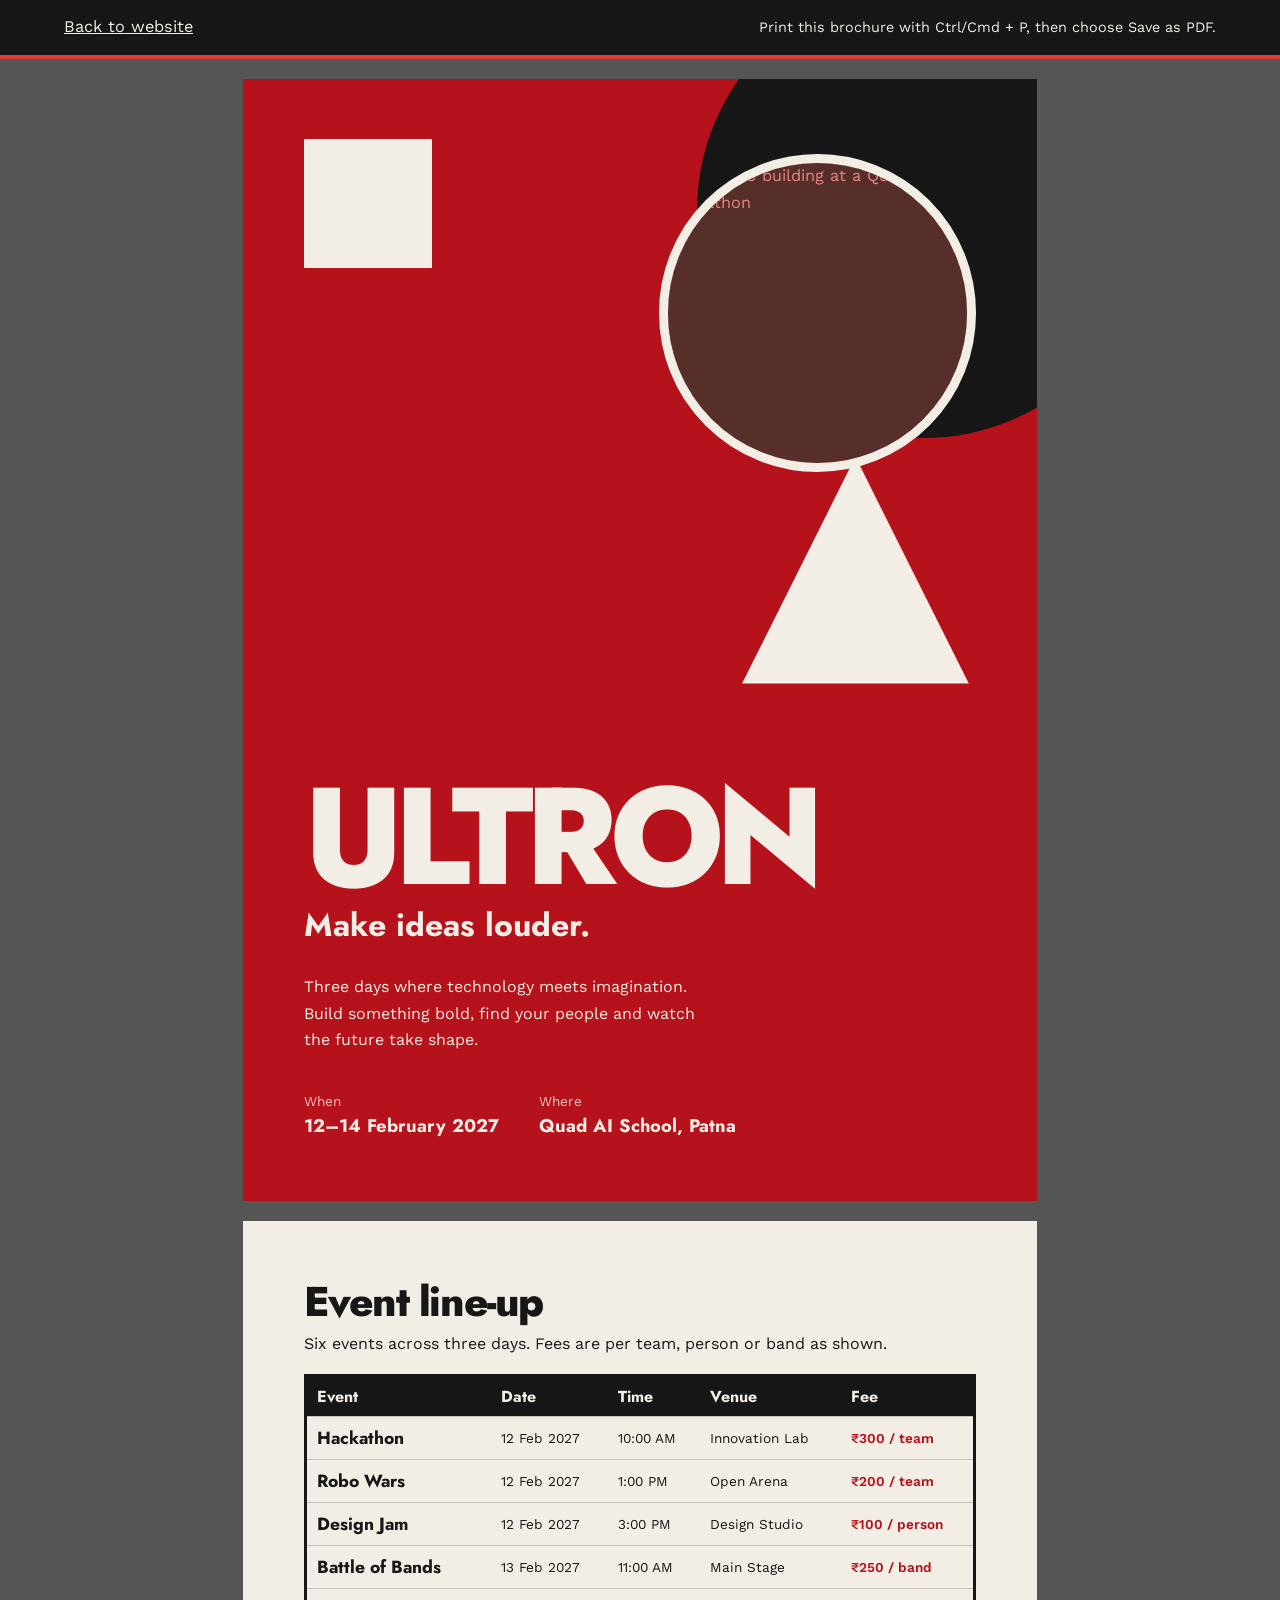
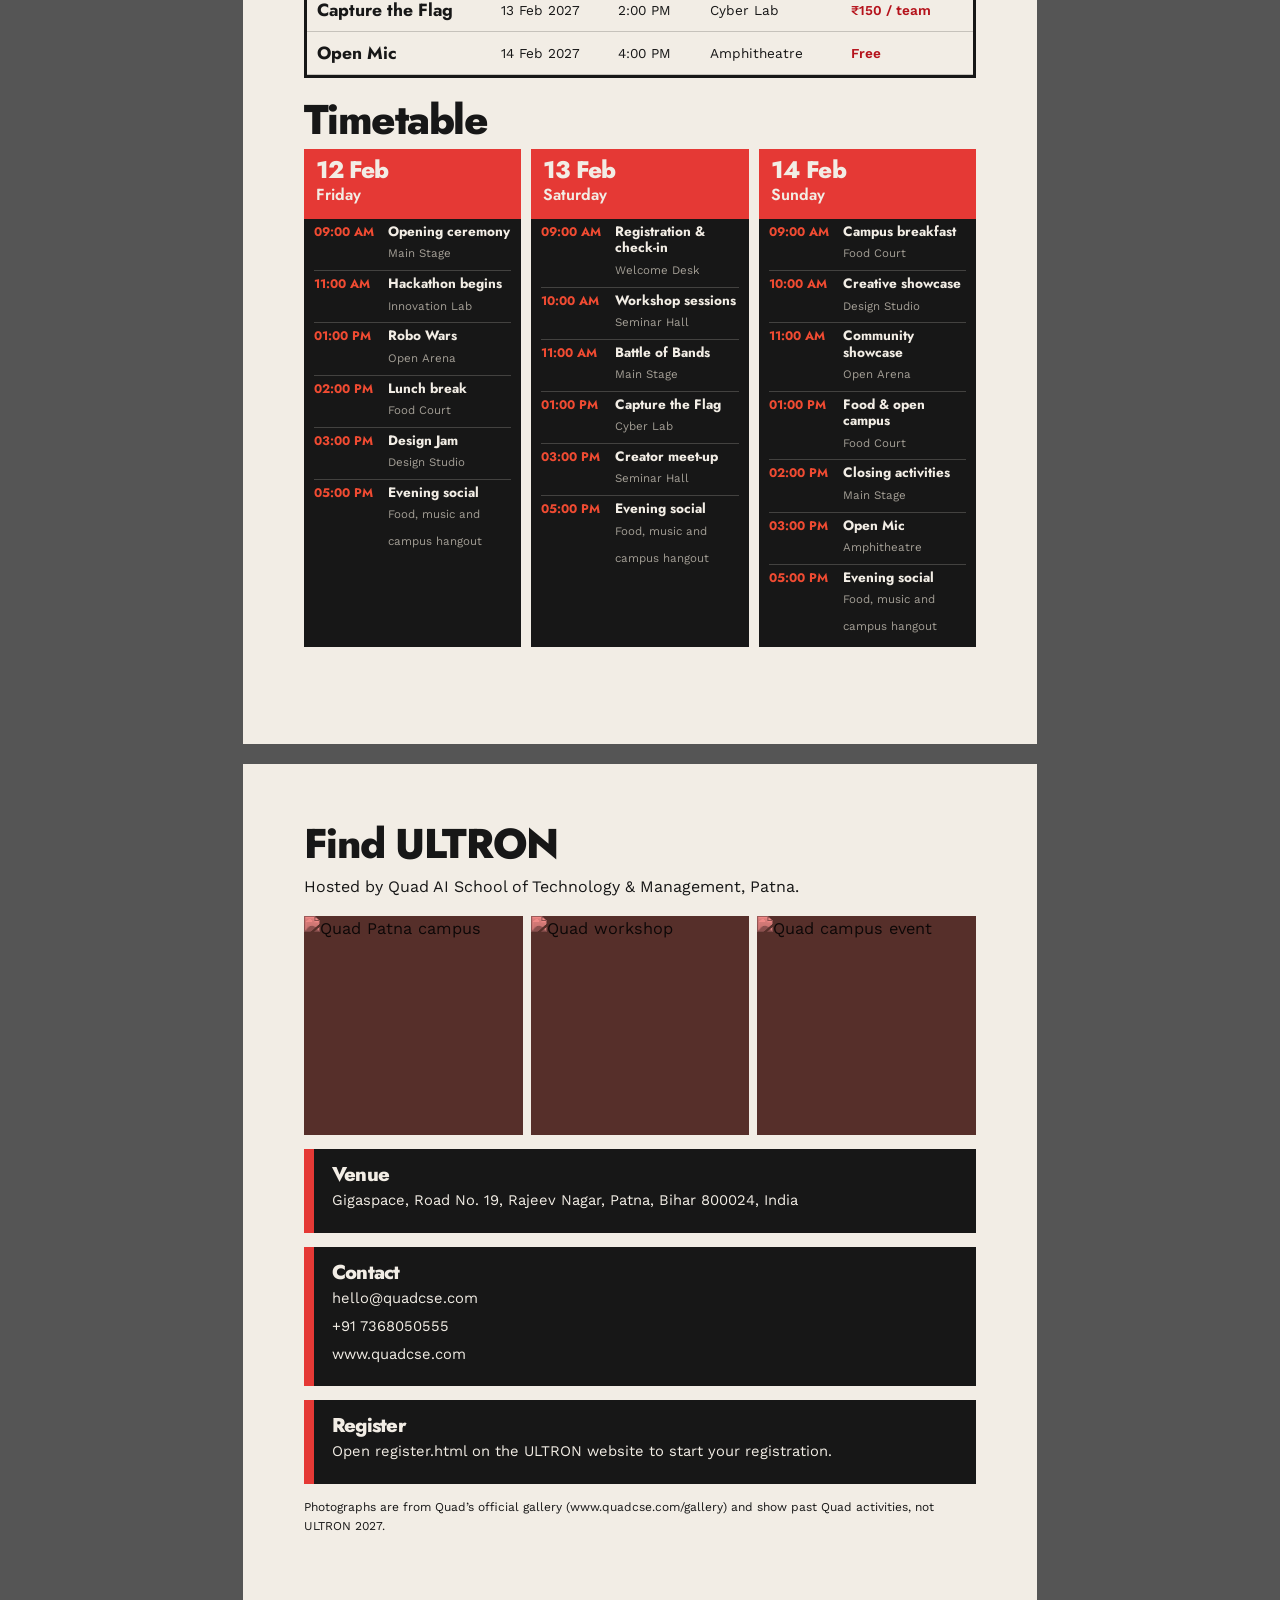
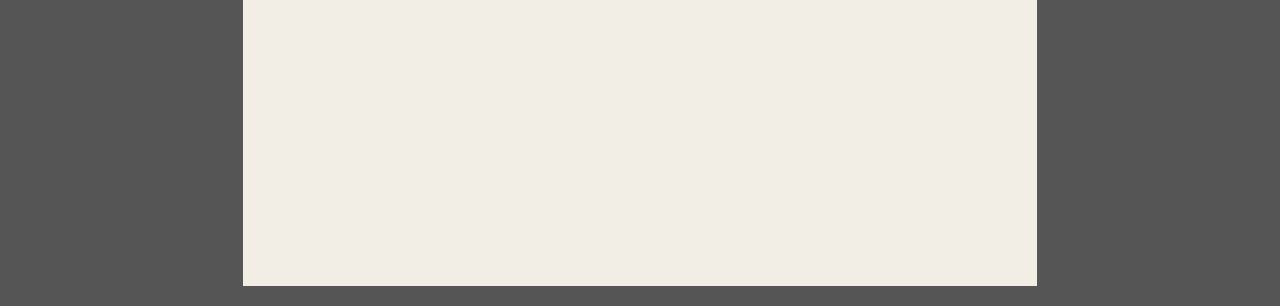
==== brochure.html @ fffca1d6 "Add files via upload" ====
<!DOCTYPE html>
<html lang="en"><head><meta charset="UTF-8"><meta name="viewport" content="width=device-width, initial-scale=1.0"><title>ULTRON 2027 | Brochure</title><meta name="description" content="Printable ULTRON 2027 brochure."><meta name="theme-color" content="#B5121B"><link rel="stylesheet" href="style.css"></head>
<body class="brochure"><div class="bar no-print"><a href="index.html">Back to website</a><span class="print-hint">Print this brochure with Ctrl/Cmd + P, then choose Save as PDF.</span></div>
<section class="sheet cover"><i class="sh c1" aria-hidden="true"></i><i class="sh sq" aria-hidden="true"></i><i class="sh tri" aria-hidden="true"></i><div class="ph "><img src="https://www.quadcse.com/gallery-photos/hackathons-img-40-640.webp" alt="Students building at a Quad hackathon"></div><h1>ULTRON</h1><p class="tag">Make ideas louder.</p><p class="lead" style="max-width:110mm">Three days where technology meets imagination. Build something bold, find your people and watch the future take shape.</p><div class="meta"><div><small>When</small><strong>12&ndash;14 February 2027</strong></div><div><small>Where</small><strong>Quad AI School, Patna</strong></div></div></section><section class="sheet"><h2>Event line-up</h2><p class="lead">Six events across three days. Fees are per team, person or band as shown.</p><div class="table-wrap"><table><thead><tr><th>Event</th><th>Date</th><th>Time</th><th>Venue</th><th>Fee</th></tr></thead><tbody><tr><td><strong>Hackathon</strong></td><td>12 Feb 2027</td><td>10:00 AM</td><td>Innovation Lab</td><td class="fee-c">₹300 / team</td></tr><tr><td><strong>Robo Wars</strong></td><td>12 Feb 2027</td><td>1:00 PM</td><td>Open Arena</td><td class="fee-c">₹200 / team</td></tr><tr><td><strong>Design Jam</strong></td><td>12 Feb 2027</td><td>3:00 PM</td><td>Design Studio</td><td class="fee-c">₹100 / person</td></tr><tr><td><strong>Battle of Bands</strong></td><td>13 Feb 2027</td><td>11:00 AM</td><td>Main Stage</td><td class="fee-c">₹250 / band</td></tr><tr><td><strong>Capture the Flag</strong></td><td>13 Feb 2027</td><td>2:00 PM</td><td>Cyber Lab</td><td class="fee-c">₹150 / team</td></tr><tr><td><strong>Open Mic</strong></td><td>14 Feb 2027</td><td>4:00 PM</td><td>Amphitheatre</td><td class="fee-c">Free</td></tr></tbody></table></div><h2 style="margin-top:22px">Timetable</h2><div class="bro-days"><section class="day" aria-label="12 Feb"><header><h3>12 Feb</h3><span>Friday</span></header><ol><li><time>09:00 AM</time><div><b>Opening ceremony</b><small>Main Stage</small></div></li><li><time>11:00 AM</time><div><b>Hackathon begins</b><small>Innovation Lab</small></div></li><li><time>01:00 PM</time><div><b>Robo Wars</b><small>Open Arena</small></div></li><li><time>02:00 PM</time><div><b>Lunch break</b><small>Food Court</small></div></li><li><time>03:00 PM</time><div><b>Design Jam</b><small>Design Studio</small></div></li><li><time>05:00 PM</time><div><b>Evening social</b><small>Food, music and campus hangout</small></div></li></ol></section><section class="day" aria-label="13 Feb"><header><h3>13 Feb</h3><span>Saturday</span></header><ol><li><time>09:00 AM</time><div><b>Registration &amp; check-in</b><small>Welcome Desk</small></div></li><li><time>10:00 AM</time><div><b>Workshop sessions</b><small>Seminar Hall</small></div></li><li><time>11:00 AM</time><div><b>Battle of Bands</b><small>Main Stage</small></div></li><li><time>01:00 PM</time><div><b>Capture the Flag</b><small>Cyber Lab</small></div></li><li><time>03:00 PM</time><div><b>Creator meet-up</b><small>Seminar Hall</small></div></li><li><time>05:00 PM</time><div><b>Evening social</b><small>Food, music and campus hangout</small></div></li></ol></section><section class="day" aria-label="14 Feb"><header><h3>14 Feb</h3><span>Sunday</span></header><ol><li><time>09:00 AM</time><div><b>Campus breakfast</b><small>Food Court</small></div></li><li><time>10:00 AM</time><div><b>Creative showcase</b><small>Design Studio</small></div></li><li><time>11:00 AM</time><div><b>Community showcase</b><small>Open Arena</small></div></li><li><time>01:00 PM</time><div><b>Food &amp; open campus</b><small>Food Court</small></div></li><li><time>02:00 PM</time><div><b>Closing activities</b><small>Main Stage</small></div></li><li><time>03:00 PM</time><div><b>Open Mic</b><small>Amphitheatre</small></div></li><li><time>05:00 PM</time><div><b>Evening social</b><small>Food, music and campus hangout</small></div></li></ol></section></div></section><section class="sheet"><h2>Find ULTRON</h2><p class="lead">Hosted by Quad AI School of Technology &amp; Management, Patna.</p><div class="bro-ph"><div class="ph "><img src="https://www.quadcse.com/gallery-photos/patna-campus-6-640.webp" alt="Quad Patna campus" loading="lazy"></div><div class="ph "><img src="https://www.quadcse.com/gallery-photos/workshops-workshop-4-640.webp" alt="Quad workshop" loading="lazy"></div><div class="ph "><img src="https://www.quadcse.com/gallery-photos/events-2026-30-640.webp" alt="Quad campus event" loading="lazy"></div></div><div class="band"><h3>Venue</h3><p>Gigaspace, Road No. 19, Rajeev Nagar, Patna, Bihar 800024, India</p></div><div class="band"><h3>Contact</h3><p>hello@quadcse.com</p><p>+91 7368050555</p><p>www.quadcse.com</p></div><div class="band"><h3>Register</h3><p>Open register.html on the ULTRON website to start your registration.</p></div><p style="font-size:.75rem;margin-top:14px">Photographs are from Quad&rsquo;s official gallery (www.quadcse.com/gallery) and show past Quad activities, not ULTRON 2027.</p></section>
</body></html>
---- style.css ----
/* ULTRON 2027 — Bauhaus-inspired red identity.
   Bauhaus ITC is a commercial font, so Jost (open-licence, Futura-style geometric) is used instead. */
@import url('https://fonts.googleapis.com/css2?family=Jost:wght@400;500;600;700;800&family=Work+Sans:wght@400;500;600&display=swap');
:root{--crimson:#B5121B;--red:#E53935;--verm:#F04B32;--char:#171717;--cream:#F2EDE5;--grey:#a39e95;--grey-d:#5c574f;--line:rgba(242,237,229,.2);--line-d:rgba(23,23,23,.2);
--display:'Jost','Futura','Century Gothic','Trebuchet MS',sans-serif;--body:'Work Sans','Segoe UI',Arial,sans-serif}
*{box-sizing:border-box}html{scroll-behavior:smooth}
body{margin:0;background:var(--char);color:var(--cream);font:400 1.02rem/1.65 var(--body)}
a{color:inherit}img{max-width:100%;display:block}h1,h2,h3,p{margin-top:0}
h1,h2,h3{font-family:var(--display);line-height:.95;letter-spacing:-.035em;font-weight:800}
:focus-visible{outline:3px solid var(--verm);outline-offset:3px}
.skip{position:absolute;left:-999px}.skip:focus{left:10px;top:10px;background:var(--cream);color:var(--char);padding:8px 12px;z-index:99}
/* header */
.site-header{position:sticky;top:0;z-index:50;background:var(--char);border-bottom:4px solid var(--red);display:flex;align-items:center;justify-content:space-between;padding:12px 5%}
.logo{display:flex;align-items:center;gap:10px;font:800 1.5rem var(--display);letter-spacing:-.03em;text-decoration:none}
.mark{width:26px;height:26px;position:relative;display:inline-block}.mark:before{content:"";position:absolute;inset:0;background:var(--red);border-radius:50%}.mark:after{content:"";position:absolute;left:11px;top:11px;width:15px;height:15px;background:var(--cream)}
.nav{display:flex;gap:6px;align-items:center}.nav a{font:600 .95rem var(--display);padding:8px 14px;text-decoration:none;border-bottom:3px solid transparent}
.nav a:hover,.nav a[aria-current]{border-color:var(--red)}.nav .nav-cta{background:var(--red);margin-left:10px;border:0;padding:10px 18px}.nav .nav-cta:hover{background:var(--verm)}
.menu-toggle{display:none;background:none;border:2px solid var(--cream);color:var(--cream);font:700 .9rem var(--display);padding:7px 14px;cursor:pointer}
/* buttons */
.btn{display:inline-block;background:var(--red);color:#fff;font:700 1.05rem var(--display);padding:15px 28px;text-decoration:none;border:2px solid var(--red);cursor:pointer;transition:background .2s,color .2s,transform .2s}
.btn:hover{background:var(--cream);color:var(--char);border-color:var(--cream);transform:translateY(-2px)}
.btn.ghost{background:transparent;border-color:currentColor;color:inherit}.btn.ghost:hover{background:var(--cream);color:var(--char)}
.btn.dark{background:var(--char);border-color:var(--char)}.btn.dark:hover{background:transparent;color:var(--char)}
/* sections */
.sec{padding:100px 7%;position:relative;overflow:hidden}.s-cream{background:var(--cream);color:var(--char)}.s-red{background:var(--crimson)}.s-char{background:var(--char)}
.sec>*{position:relative}.sec h2{font-size:clamp(2.6rem,6vw,5.2rem);margin-bottom:22px}
.lead{max-width:60ch;font-size:1.12rem}.s-cream .muted{color:var(--grey-d)}.muted{color:var(--grey)}
.label{font:700 1rem var(--display);color:var(--red);margin-bottom:14px;display:flex;align-items:center;gap:12px}.label:before{content:"";width:14px;height:14px;background:currentColor;border-radius:50%}
.s-red .label{color:var(--cream)}
.split{display:grid;grid-template-columns:1fr 1fr;gap:7%;align-items:center}
/* shapes */
.sh{position:absolute;display:block;pointer-events:none;transition:translate .25s ease-out}
.c1{background:var(--crimson);border-radius:50%}.sq{background:var(--cream)}.tri{background:var(--verm);clip-path:polygon(50% 0,100% 100%,0 100%)}.half{background:var(--red);border-radius:999px 999px 0 0}.ring{border:14px solid var(--cream);border-radius:50%}
/* hero */
.hero{display:grid;grid-template-columns:1.15fr .85fr;min-height:calc(100vh - 70px);overflow:hidden;position:relative}
.hero-copy{padding:70px 4% 60px 7%;display:flex;flex-direction:column;justify-content:center;position:relative;z-index:2}
.hero h1{font-size:clamp(4.6rem,15.5vw,14rem);letter-spacing:-.06em;margin:0 0 14px;line-height:.82}
.hero h1 span{color:var(--red)}
.tag{font:700 clamp(1.3rem,2.6vw,2rem) var(--display);margin-bottom:26px}
.meta{display:flex;flex-wrap:wrap;gap:12px 40px;margin:8px 0 30px}.meta small{display:block;color:var(--grey);font-size:.85rem}.meta strong{font:700 1.15rem var(--display)}
.cta-row{display:flex;gap:14px;flex-wrap:wrap;align-items:center}.count{font:700 1.05rem var(--display);border-left:4px solid var(--red);padding-left:14px}
.hero-art{position:relative;background:var(--crimson);min-height:560px}
.hero-photo{position:absolute;margin:0;right:9%;top:12%;width:74%;aspect-ratio:1;border-radius:50%;overflow:hidden;border:8px solid var(--cream);background:var(--char);translate:0 0;transition:translate .25s ease-out}
.hero-photo img{width:100%;height:100%;object-fit:cover}
.hero-art .c1{background:var(--char);width:38%;aspect-ratio:1;left:-6%;bottom:6%}.hero-art .sq{width:17%;aspect-ratio:1;left:12%;top:8%}.hero-art .tri{width:26%;aspect-ratio:1;right:4%;bottom:5%}.hero-art .half{width:24%;height:12%;left:30%;bottom:0;background:var(--cream)}.hero-art .ring{width:15%;aspect-ratio:1;right:4%;top:4%;border-width:10px;border-color:var(--char)}
.ticker{background:var(--cream);color:var(--char);overflow:hidden;white-space:nowrap;border-block:4px solid var(--char)}
.ticker div{display:inline-block;padding:14px 0;font:800 1.4rem var(--display);animation:tick 28s linear infinite}.ticker span{padding:0 28px}.ticker b{color:var(--red)}
@keyframes tick{to{transform:translateX(-50%)}}
/* photo helpers: duotone that turns to colour on hover */
.ph{position:relative;overflow:hidden;background:var(--grey-d);aspect-ratio:4/3}.ph img{width:100%;height:100%;object-fit:cover;filter:grayscale(1) contrast(1.1);transition:filter .4s,transform .5s}
.ph:after{content:"";position:absolute;inset:0;background:var(--red);mix-blend-mode:multiply;opacity:.6;transition:opacity .4s;pointer-events:none}
.ph:hover:after{opacity:0}.ph:hover img{filter:none;transform:scale(1.04)}
/* intro */
.intro .ph{aspect-ratio:1;border-radius:50% 50% 0 50%}.stats{display:grid;grid-template-columns:repeat(3,1fr);gap:0;margin-top:34px;border-top:4px solid var(--char)}
.stats div{padding:16px 14px 0 0}.stats b{display:block;font:800 3.6rem/1 var(--display);color:var(--crimson);letter-spacing:-.05em}.stats span{font-size:.95rem}
/* event cards */
.grid3{display:grid;grid-template-columns:repeat(3,1fr);gap:22px}
.card{background:var(--char);color:var(--cream);display:flex;flex-direction:column;text-decoration:none;transition:transform .25s}.card:hover{transform:translateY(-6px)}
.card .body{padding:22px 24px 26px;border-bottom:6px solid var(--red);flex:1}.card:nth-child(3n+2) .body{border-color:var(--verm)}.card:nth-child(3n) .body{border-color:var(--crimson)}
.card h3{font-size:2.1rem;margin:6px 0 10px}.card p{color:#cfc9bf;font-size:.95rem;margin-bottom:12px}.when{font:600 .95rem var(--display);color:var(--verm)}
.chips{display:flex;flex-wrap:wrap;gap:8px;margin-top:6px}.chips span{border:1.5px solid var(--line);padding:3px 11px;font:600 .85rem var(--display)}.chips .fee{background:var(--cream);color:var(--char);border-color:var(--cream)}
.credit{font-size:.8rem;margin-top:26px}
/* highlights */
.hl{display:grid;grid-template-columns:repeat(4,1fr);gap:0}.hl>div{padding:0}.hl .ph{aspect-ratio:3/4}.hl h3{font-size:1.7rem;margin:16px 0 6px}.hl p{font-size:.93rem;margin:0 18px 0 0}
.hl>div:nth-child(even){margin-top:50px}
/* video */
.vid-wrap{display:grid;grid-template-columns:1.1fr .9fr;gap:7%;align-items:center}
.vid{position:relative;aspect-ratio:9/16;width:min(100%,340px);margin:0 auto;background:#000;border:8px solid var(--cream);box-shadow:18px 18px 0 var(--char)}.vid iframe{position:absolute;inset:0;width:100%;height:100%;border:0}
/* gallery */
.gal{display:grid;grid-template-columns:repeat(4,1fr);grid-auto-rows:190px;gap:12px}.gal .ph{aspect-ratio:auto;height:100%}.gal .w2{grid-column:span 2}.gal .t2{grid-row:span 2}
/* info band */
.info{display:grid;grid-template-columns:1.3fr 1fr;gap:7%;align-items:center}.info address{font-style:normal;margin:14px 0 22px;font-size:1.1rem}.info a.l{text-underline-offset:4px}
/* page hero */
.page-hero{display:grid;grid-template-columns:1.2fr .8fr;min-height:380px;border-bottom:4px solid var(--red)}.page-hero>div:first-child{padding:70px 4% 60px 7%;display:flex;flex-direction:column;justify-content:flex-end}
.page-hero h1{font-size:clamp(3.2rem,9vw,8rem);letter-spacing:-.055em;margin:0}.page-hero h1 span{color:var(--red)}.page-hero .ph{aspect-ratio:auto;height:100%;min-height:260px}
.page-hero .art{position:relative;background:var(--crimson);overflow:hidden}.page-hero .art .ph{position:absolute;inset:0;mix-blend-mode:normal}
/* tables */
.table-wrap{overflow-x:auto;border:3px solid var(--char)}table{width:100%;border-collapse:collapse;min-width:680px}
th,td{text-align:left;padding:15px 18px;border-bottom:1px solid var(--line-d)}th{background:var(--char);color:var(--cream);font:700 1rem var(--display)}td strong{font:700 1.1rem var(--display)}.fee-c{font-weight:600;color:var(--crimson);white-space:nowrap}
tbody tr:hover{background:rgba(229,57,53,.1)}
/* schedule */
.tabs{display:none;gap:8px;margin-bottom:22px}.tab{flex:1;background:transparent;border:2px solid var(--char);font:700 1rem var(--display);padding:12px 6px;cursor:pointer;color:inherit}.tab[aria-selected=true]{background:var(--char);color:var(--cream)}
.days{display:grid;grid-template-columns:repeat(3,1fr);gap:22px}.day{background:var(--char);color:var(--cream)}.day header{background:var(--red);padding:18px 22px}.day header h3{font-size:2.4rem;margin:0}.day header span{font:600 1rem var(--display)}
.day ol{list-style:none;margin:0;padding:6px 22px 14px}.day li{display:grid;grid-template-columns:82px 1fr;gap:12px;padding:14px 0;border-bottom:1px solid var(--line)}.day li:last-child{border:0}
.day time{font:700 .95rem var(--display);color:var(--verm)}.day li b{font:700 1.08rem var(--display);display:block;line-height:1.2}.day li small{color:var(--grey);font-size:.88rem}
/* forms */
.form-shell{display:grid;grid-template-columns:.8fr 1.2fr;gap:7%;align-items:start}.form-aside{position:sticky;top:100px}.form-aside h2{font-size:clamp(2.6rem,5vw,4.4rem)}
form{display:grid;grid-template-columns:1fr 1fr;gap:22px}.field{display:flex;flex-direction:column;gap:7px}.field.full{grid-column:1/-1}
.field label,.group-label{font:700 .95rem var(--display)}
input,select,textarea{width:100%;padding:13px 14px;background:var(--cream);color:var(--char);border:2px solid var(--cream);border-radius:0;font:inherit}
input:focus,select:focus,textarea:focus{border-color:var(--verm);outline:none;box-shadow:0 0 0 3px rgba(240,75,50,.5)}textarea{min-height:120px;resize:vertical}
[aria-invalid=true]{border-color:var(--red);background:#fde4e0}.err{color:#ff9a8f;font-size:.88rem;min-height:1.2em;margin:0}
.choice-row{display:flex;flex-wrap:wrap;gap:10px 22px}.choice-row label{display:flex;gap:8px;align-items:center;font:500 1rem var(--body);cursor:pointer}.choice-row input{width:20px;height:20px;accent-color:var(--red);padding:0}
.notice{margin:18px 0 0;padding:18px 20px;border-left:8px solid var(--red);background:#242424;display:none}.notice.show{display:block}.notice.ok{border-color:#5fd38d}.notice a{color:var(--verm)}
/* contact */
.contact-grid{display:grid;grid-template-columns:1fr 1fr;gap:22px}.contact-card{padding:34px;background:var(--char);color:var(--cream);border-top:10px solid var(--red)}.contact-card:nth-child(2){border-color:var(--verm)}.contact-card:nth-child(3){border-color:var(--crimson)}
.contact-card h3{font-size:2rem;margin:0 0 10px}.contact-card p{color:#cfc9bf}.contact-card a{color:var(--cream);text-decoration-color:var(--red);text-decoration-thickness:3px;text-underline-offset:5px;font-weight:600}
/* footer */
.site-footer{background:var(--char);border-top:4px solid var(--red);padding:56px 7% 30px}.foot{display:grid;grid-template-columns:1.4fr 1fr 1fr;gap:40px}.foot h3{font-size:1.1rem;letter-spacing:0;margin-bottom:10px;color:var(--verm)}
.foot p,.foot address{color:#cfc9bf;font-style:normal;font-size:.95rem;margin-bottom:6px}.foot a{text-underline-offset:4px}.big-logo{font:800 3.4rem/.9 var(--display);letter-spacing:-.06em;margin-bottom:12px}.copy{margin-top:34px;padding-top:18px;border-top:1px solid var(--line);color:var(--grey);font-size:.82rem}
/* Content remains visible without JavaScript. */
.rv{opacity:1;transform:none}
/* responsive */
@media(max-width:980px){.hero,.page-hero,.split,.vid-wrap,.info,.form-shell{grid-template-columns:1fr}.hero-art{min-height:440px}.hero{min-height:0}.grid3,.hl{grid-template-columns:1fr 1fr}.hl>div:nth-child(even){margin-top:0}.form-aside{position:static}.page-hero .art{min-height:220px}.foot{grid-template-columns:1fr 1fr}.days{grid-template-columns:1fr}.tabs{display:flex}.day{display:none}.day.active{display:block}.gal{grid-template-columns:repeat(2,1fr)}}
@media(max-width:800px){.menu-toggle{display:block}.nav{display:none;position:absolute;top:100%;left:0;right:0;background:var(--char);flex-direction:column;align-items:stretch;padding:14px 5% 22px;border-bottom:4px solid var(--red)}.nav.open{display:flex}.nav a{padding:13px 4px;border-bottom:1px solid var(--line)}.nav .nav-cta{margin:12px 0 0;text-align:center}.sec{padding:70px 6%}.contact-grid{grid-template-columns:1fr}}
@media(max-width:560px){.grid3,.hl,form,.foot,.stats{grid-template-columns:1fr}.hero-copy{padding:50px 6%}.gal{grid-auto-rows:150px}.page-hero>div:first-child{padding:50px 6% 40px}.meta{gap:12px 28px}.hero-photo{width:80%;right:10%}.table-wrap{border-width:2px}}
/* brochure */
.bar{background:var(--char);padding:14px 5%;display:flex;gap:16px;align-items:center;justify-content:space-between;position:sticky;top:0;z-index:5;border-bottom:4px solid var(--red)}
.brochure{background:#555}.sheet{width:210mm;min-height:297mm;margin:20px auto;background:var(--cream);color:var(--char);position:relative;overflow:hidden;padding:16mm;page-break-after:always;break-after:page}
.sheet:last-of-type{page-break-after:auto;break-after:auto}.sheet h2{font-size:2.6rem;margin-bottom:10px}.sheet h3{font-size:1.25rem;margin-bottom:4px}.sheet .lead{font-size:1rem}
.cover{background:var(--crimson);color:var(--cream);display:flex;flex-direction:column;justify-content:flex-end}.cover h1{font-size:8.6rem;letter-spacing:-.06em;line-height:.8;margin:0 0 10px}.cover .tag{font-size:2rem}
.cover .c1{background:var(--char);width:120mm;height:120mm;right:-30mm;top:-25mm}.cover .sq{width:34mm;height:34mm;left:16mm;top:16mm}.cover .tri{width:60mm;height:60mm;right:18mm;top:100mm;background:var(--cream)}
.cover .ph{position:absolute;right:16mm;top:20mm;width:84mm;height:84mm;border-radius:50%;border:2.5mm solid var(--cream);aspect-ratio:1}.cover .meta{margin:20px 0 0}.cover .meta small{color:#f3c6c1}
.bro-days{display:grid;grid-template-columns:repeat(3,1fr);gap:10px;margin-top:10px}.bro-days .day li{grid-template-columns:62px 1fr;padding:4px 0}.bro-days .day header{padding:10px 12px}.bro-days .day header h3{font-size:1.5rem}.bro-days .day ol{padding:0 10px 4px}.bro-days .day li b{font-size:.85rem}.bro-days .day time{font-size:.78rem}.bro-days .day li small{font-size:.72rem}.bro-days .day{display:block}
.sheet table{min-width:0;font-size:.85rem}.sheet th,.sheet td{padding:8px 10px}.sheet .table-wrap{overflow:visible}
.bro-ph{display:grid;grid-template-columns:repeat(3,1fr);gap:8px;margin:14px 0}.bro-ph .ph{aspect-ratio:1}
.sheet .band{background:var(--char);color:var(--cream);padding:16px 18px;margin-top:14px;border-left:10px solid var(--red)}.sheet .band p{margin:0 0 4px;font-size:.92rem}
@page{size:A4;margin:0}
@media print{html,body,.brochure{background:#fff}.no-print,.bar{display:none!important}.sheet{margin:0;box-shadow:none;-webkit-print-color-adjust:exact;print-color-adjust:exact}.ph:after,.ph img,.cover,.band,.day header,.day,th{-webkit-print-color-adjust:exact;print-color-adjust:exact}}


/* ULTRON no-JavaScript enhancement */
.menu-toggle{display:none!important}
@media(max-width:800px){
  .site-header{display:flex;flex-wrap:wrap;gap:8px;padding:12px 5%}
  .nav{display:flex!important;position:static;left:auto;right:auto;top:auto;width:100%;
       flex-direction:row;flex-wrap:wrap;align-items:center;gap:3px;
       padding:8px 0 0;background:transparent;border:0}
  .nav a{font-size:.9rem;padding:7px 9px;border:1px solid rgba(242,237,229,.18)}
  .nav .nav-cta{margin:0 0 0 4px;text-align:center}
  .days{grid-template-columns:1fr}
  .tabs{display:none!important}
  .days .day{display:block!important}
}
.form-note{grid-column:1/-1;margin:0;padding:16px 18px;border-left:7px solid var(--verm);
  background:rgba(242,237,229,.08);color:#e5ddd2;font-size:.92rem}
.print-hint{font-size:.9rem;color:var(--cream)}
@media print{
  .print-hint,.bar a{display:none!important}
  .bar{position:static}
  .sheet{margin:0 auto;box-shadow:none}
}
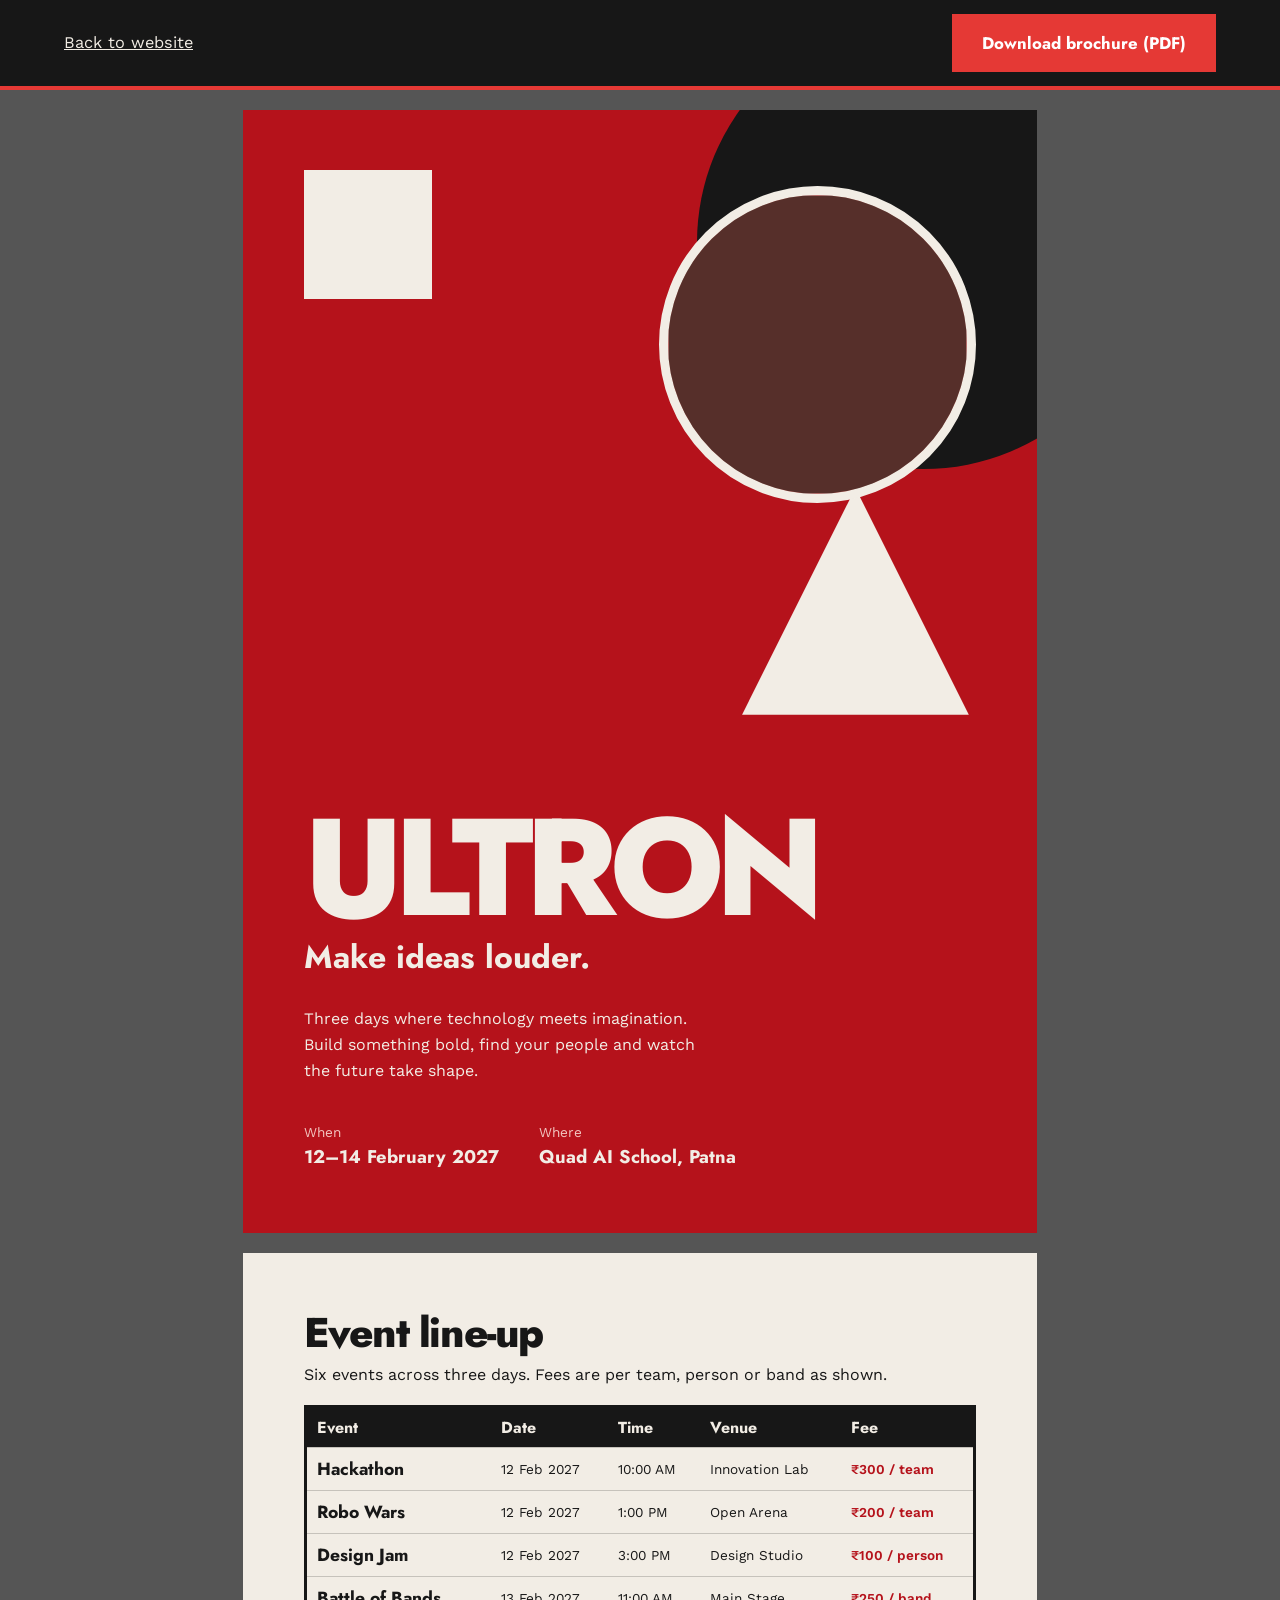
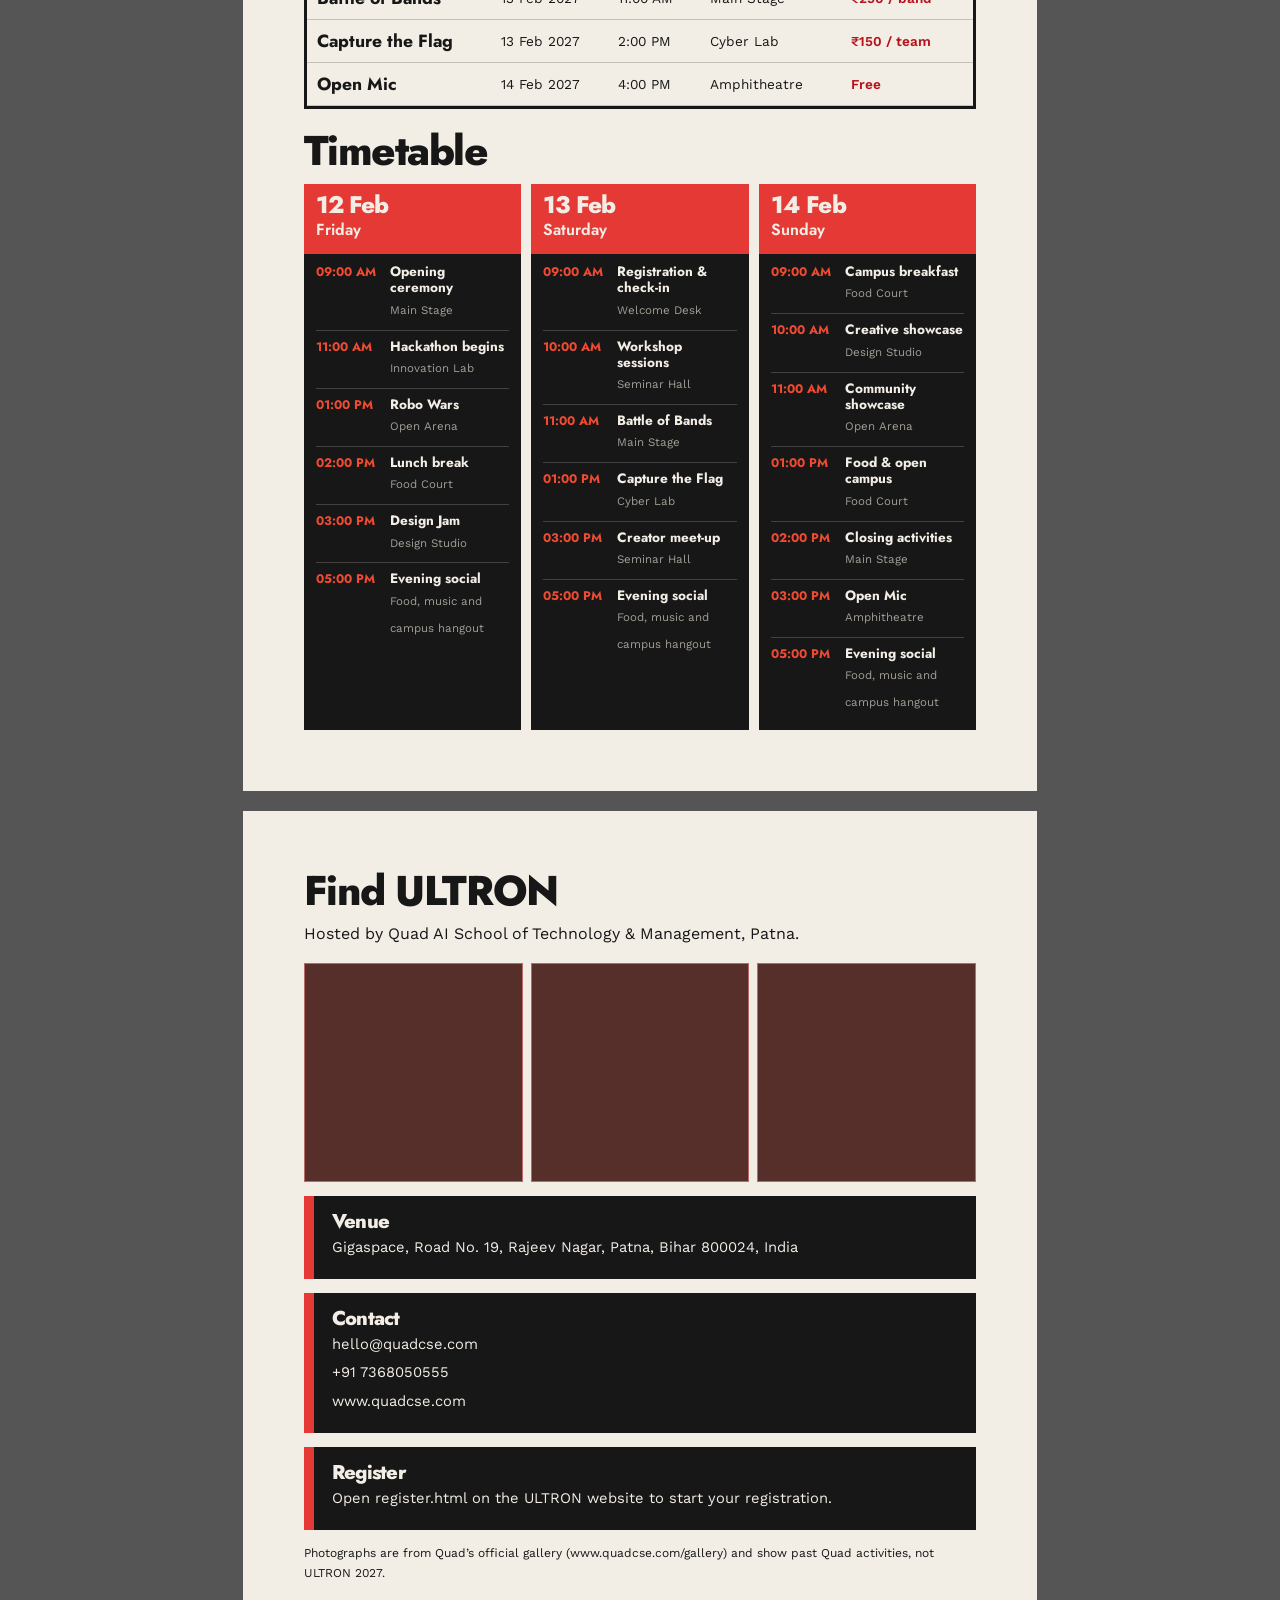
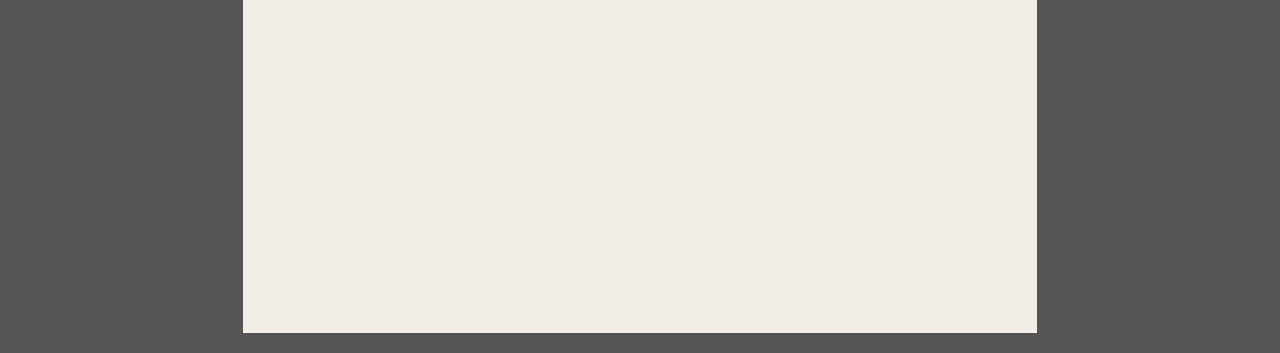
==== commit 78f295d6: "Update website" ====
--- a/brochure.html
+++ b/brochure.html
@@ -1,5 +1,548 @@
 <!DOCTYPE html>
-<html lang="en"><head><meta charset="UTF-8"><meta name="viewport" content="width=device-width, initial-scale=1.0"><title>ULTRON 2027 | Brochure</title><meta name="description" content="Printable ULTRON 2027 brochure."><meta name="theme-color" content="#B5121B"><link rel="stylesheet" href="style.css"></head>
-<body class="brochure"><div class="bar no-print"><a href="index.html">Back to website</a><span class="print-hint">Print this brochure with Ctrl/Cmd + P, then choose Save as PDF.</span></div>
-<section class="sheet cover"><i class="sh c1" aria-hidden="true"></i><i class="sh sq" aria-hidden="true"></i><i class="sh tri" aria-hidden="true"></i><div class="ph "><img src="https://www.quadcse.com/gallery-photos/hackathons-img-40-640.webp" alt="Students building at a Quad hackathon"></div><h1>ULTRON</h1><p class="tag">Make ideas louder.</p><p class="lead" style="max-width:110mm">Three days where technology meets imagination. Build something bold, find your people and watch the future take shape.</p><div class="meta"><div><small>When</small><strong>12&ndash;14 February 2027</strong></div><div><small>Where</small><strong>Quad AI School, Patna</strong></div></div></section><section class="sheet"><h2>Event line-up</h2><p class="lead">Six events across three days. Fees are per team, person or band as shown.</p><div class="table-wrap"><table><thead><tr><th>Event</th><th>Date</th><th>Time</th><th>Venue</th><th>Fee</th></tr></thead><tbody><tr><td><strong>Hackathon</strong></td><td>12 Feb 2027</td><td>10:00 AM</td><td>Innovation Lab</td><td class="fee-c">₹300 / team</td></tr><tr><td><strong>Robo Wars</strong></td><td>12 Feb 2027</td><td>1:00 PM</td><td>Open Arena</td><td class="fee-c">₹200 / team</td></tr><tr><td><strong>Design Jam</strong></td><td>12 Feb 2027</td><td>3:00 PM</td><td>Design Studio</td><td class="fee-c">₹100 / person</td></tr><tr><td><strong>Battle of Bands</strong></td><td>13 Feb 2027</td><td>11:00 AM</td><td>Main Stage</td><td class="fee-c">₹250 / band</td></tr><tr><td><strong>Capture the Flag</strong></td><td>13 Feb 2027</td><td>2:00 PM</td><td>Cyber Lab</td><td class="fee-c">₹150 / team</td></tr><tr><td><strong>Open Mic</strong></td><td>14 Feb 2027</td><td>4:00 PM</td><td>Amphitheatre</td><td class="fee-c">Free</td></tr></tbody></table></div><h2 style="margin-top:22px">Timetable</h2><div class="bro-days"><section class="day" aria-label="12 Feb"><header><h3>12 Feb</h3><span>Friday</span></header><ol><li><time>09:00 AM</time><div><b>Opening ceremony</b><small>Main Stage</small></div></li><li><time>11:00 AM</time><div><b>Hackathon begins</b><small>Innovation Lab</small></div></li><li><time>01:00 PM</time><div><b>Robo Wars</b><small>Open Arena</small></div></li><li><time>02:00 PM</time><div><b>Lunch break</b><small>Food Court</small></div></li><li><time>03:00 PM</time><div><b>Design Jam</b><small>Design Studio</small></div></li><li><time>05:00 PM</time><div><b>Evening social</b><small>Food, music and campus hangout</small></div></li></ol></section><section class="day" aria-label="13 Feb"><header><h3>13 Feb</h3><span>Saturday</span></header><ol><li><time>09:00 AM</time><div><b>Registration &amp; check-in</b><small>Welcome Desk</small></div></li><li><time>10:00 AM</time><div><b>Workshop sessions</b><small>Seminar Hall</small></div></li><li><time>11:00 AM</time><div><b>Battle of Bands</b><small>Main Stage</small></div></li><li><time>01:00 PM</time><div><b>Capture the Flag</b><small>Cyber Lab</small></div></li><li><time>03:00 PM</time><div><b>Creator meet-up</b><small>Seminar Hall</small></div></li><li><time>05:00 PM</time><div><b>Evening social</b><small>Food, music and campus hangout</small></div></li></ol></section><section class="day" aria-label="14 Feb"><header><h3>14 Feb</h3><span>Sunday</span></header><ol><li><time>09:00 AM</time><div><b>Campus breakfast</b><small>Food Court</small></div></li><li><time>10:00 AM</time><div><b>Creative showcase</b><small>Design Studio</small></div></li><li><time>11:00 AM</time><div><b>Community showcase</b><small>Open Arena</small></div></li><li><time>01:00 PM</time><div><b>Food &amp; open campus</b><small>Food Court</small></div></li><li><time>02:00 PM</time><div><b>Closing activities</b><small>Main Stage</small></div></li><li><time>03:00 PM</time><div><b>Open Mic</b><small>Amphitheatre</small></div></li><li><time>05:00 PM</time><div><b>Evening social</b><small>Food, music and campus hangout</small></div></li></ol></section></div></section><section class="sheet"><h2>Find ULTRON</h2><p class="lead">Hosted by Quad AI School of Technology &amp; Management, Patna.</p><div class="bro-ph"><div class="ph "><img src="https://www.quadcse.com/gallery-photos/patna-campus-6-640.webp" alt="Quad Patna campus" loading="lazy"></div><div class="ph "><img src="https://www.quadcse.com/gallery-photos/workshops-workshop-4-640.webp" alt="Quad workshop" loading="lazy"></div><div class="ph "><img src="https://www.quadcse.com/gallery-photos/events-2026-30-640.webp" alt="Quad campus event" loading="lazy"></div></div><div class="band"><h3>Venue</h3><p>Gigaspace, Road No. 19, Rajeev Nagar, Patna, Bihar 800024, India</p></div><div class="band"><h3>Contact</h3><p>hello@quadcse.com</p><p>+91 7368050555</p><p>www.quadcse.com</p></div><div class="band"><h3>Register</h3><p>Open register.html on the ULTRON website to start your registration.</p></div><p style="font-size:.75rem;margin-top:14px">Photographs are from Quad&rsquo;s official gallery (www.quadcse.com/gallery) and show past Quad activities, not ULTRON 2027.</p></section>
-</body></html>
+<html lang="en">
+ <head>
+  <meta charset="utf-8"/>
+  <meta content="width=device-width, initial-scale=1.0" name="viewport"/>
+  <title>
+   ULTRON 2027: Event brochure
+  </title>
+  <meta content="Printable ULTRON 2027 brochure." name="description"/>
+  <meta content="#B5121B" name="theme-color"/>
+  <link href="style.css" rel="stylesheet"/>
+ </head>
+ <body class="brochure">
+  <div class="bar no-print">
+   <a href="index.html">
+    Back to website
+   </a>
+   <a class="btn" download="ULTRON-2027-Brochure.pdf" href="ULTRON-2027-Brochure.pdf">
+    Download brochure (PDF)
+   </a>
+  </div>
+  <section class="sheet cover">
+   <i aria-hidden="true" class="sh c1">
+   </i>
+   <i aria-hidden="true" class="sh sq">
+   </i>
+   <i aria-hidden="true" class="sh tri">
+   </i>
+   <div class="ph">
+    <img alt=""/>
+   </div>
+   <h1>
+    ULTRON
+   </h1>
+   <p class="tag">
+    Make ideas louder.
+   </p>
+   <p class="lead" style="max-width:110mm">
+    Three days where technology meets imagination. Build something bold, find your people and watch the future take shape.
+   </p>
+   <div class="meta">
+    <div>
+     <small>
+      When
+     </small>
+     <strong>
+      12&ndash;14 February 2027
+     </strong>
+    </div>
+    <div>
+     <small>
+      Where
+     </small>
+     <strong>
+      Quad AI School, Patna
+     </strong>
+    </div>
+   </div>
+  </section>
+  <section class="sheet">
+   <h2>
+    Event line-up
+   </h2>
+   <p class="lead">
+    Six events across three days. Fees are per team, person or band as shown.
+   </p>
+   <div class="table-wrap">
+    <table>
+     <thead>
+      <tr>
+       <th>
+        Event
+       </th>
+       <th>
+        Date
+       </th>
+       <th>
+        Time
+       </th>
+       <th>
+        Venue
+       </th>
+       <th>
+        Fee
+       </th>
+      </tr>
+     </thead>
+     <tbody>
+      <tr>
+       <td>
+        <strong>
+         Hackathon
+        </strong>
+       </td>
+       <td>
+        12 Feb 2027
+       </td>
+       <td>
+        10:00 AM
+       </td>
+       <td>
+        Innovation Lab
+       </td>
+       <td class="fee-c">
+        ₹300 / team
+       </td>
+      </tr>
+      <tr>
+       <td>
+        <strong>
+         Robo Wars
+        </strong>
+       </td>
+       <td>
+        12 Feb 2027
+       </td>
+       <td>
+        1:00 PM
+       </td>
+       <td>
+        Open Arena
+       </td>
+       <td class="fee-c">
+        ₹200 / team
+       </td>
+      </tr>
+      <tr>
+       <td>
+        <strong>
+         Design Jam
+        </strong>
+       </td>
+       <td>
+        12 Feb 2027
+       </td>
+       <td>
+        3:00 PM
+       </td>
+       <td>
+        Design Studio
+       </td>
+       <td class="fee-c">
+        ₹100 / person
+       </td>
+      </tr>
+      <tr>
+       <td>
+        <strong>
+         Battle of Bands
+        </strong>
+       </td>
+       <td>
+        13 Feb 2027
+       </td>
+       <td>
+        11:00 AM
+       </td>
+       <td>
+        Main Stage
+       </td>
+       <td class="fee-c">
+        ₹250 / band
+       </td>
+      </tr>
+      <tr>
+       <td>
+        <strong>
+         Capture the Flag
+        </strong>
+       </td>
+       <td>
+        13 Feb 2027
+       </td>
+       <td>
+        2:00 PM
+       </td>
+       <td>
+        Cyber Lab
+       </td>
+       <td class="fee-c">
+        ₹150 / team
+       </td>
+      </tr>
+      <tr>
+       <td>
+        <strong>
+         Open Mic
+        </strong>
+       </td>
+       <td>
+        14 Feb 2027
+       </td>
+       <td>
+        4:00 PM
+       </td>
+       <td>
+        Amphitheatre
+       </td>
+       <td class="fee-c">
+        Free
+       </td>
+      </tr>
+     </tbody>
+    </table>
+   </div>
+   <h2 style="margin-top:22px">
+    Timetable
+   </h2>
+   <div class="bro-days">
+    <section aria-label="12 Feb" class="day">
+     <header>
+      <h3>
+       12 Feb
+      </h3>
+      <span>
+       Friday
+      </span>
+     </header>
+     <ol>
+      <li>
+       <time>
+        09:00 AM
+       </time>
+       <div>
+        <b>
+         Opening ceremony
+        </b>
+        <small>
+         Main Stage
+        </small>
+       </div>
+      </li>
+      <li>
+       <time>
+        11:00 AM
+       </time>
+       <div>
+        <b>
+         Hackathon begins
+        </b>
+        <small>
+         Innovation Lab
+        </small>
+       </div>
+      </li>
+      <li>
+       <time>
+        01:00 PM
+       </time>
+       <div>
+        <b>
+         Robo Wars
+        </b>
+        <small>
+         Open Arena
+        </small>
+       </div>
+      </li>
+      <li>
+       <time>
+        02:00 PM
+       </time>
+       <div>
+        <b>
+         Lunch break
+        </b>
+        <small>
+         Food Court
+        </small>
+       </div>
+      </li>
+      <li>
+       <time>
+        03:00 PM
+       </time>
+       <div>
+        <b>
+         Design Jam
+        </b>
+        <small>
+         Design Studio
+        </small>
+       </div>
+      </li>
+      <li>
+       <time>
+        05:00 PM
+       </time>
+       <div>
+        <b>
+         Evening social
+        </b>
+        <small>
+         Food, music and campus hangout
+        </small>
+       </div>
+      </li>
+     </ol>
+    </section>
+    <section aria-label="13 Feb" class="day">
+     <header>
+      <h3>
+       13 Feb
+      </h3>
+      <span>
+       Saturday
+      </span>
+     </header>
+     <ol>
+      <li>
+       <time>
+        09:00 AM
+       </time>
+       <div>
+        <b>
+         Registration &amp; check-in
+        </b>
+        <small>
+         Welcome Desk
+        </small>
+       </div>
+      </li>
+      <li>
+       <time>
+        10:00 AM
+       </time>
+       <div>
+        <b>
+         Workshop sessions
+        </b>
+        <small>
+         Seminar Hall
+        </small>
+       </div>
+      </li>
+      <li>
+       <time>
+        11:00 AM
+       </time>
+       <div>
+        <b>
+         Battle of Bands
+        </b>
+        <small>
+         Main Stage
+        </small>
+       </div>
+      </li>
+      <li>
+       <time>
+        01:00 PM
+       </time>
+       <div>
+        <b>
+         Capture the Flag
+        </b>
+        <small>
+         Cyber Lab
+        </small>
+       </div>
+      </li>
+      <li>
+       <time>
+        03:00 PM
+       </time>
+       <div>
+        <b>
+         Creator meet-up
+        </b>
+        <small>
+         Seminar Hall
+        </small>
+       </div>
+      </li>
+      <li>
+       <time>
+        05:00 PM
+       </time>
+       <div>
+        <b>
+         Evening social
+        </b>
+        <small>
+         Food, music and campus hangout
+        </small>
+       </div>
+      </li>
+     </ol>
+    </section>
+    <section aria-label="14 Feb" class="day">
+     <header>
+      <h3>
+       14 Feb
+      </h3>
+      <span>
+       Sunday
+      </span>
+     </header>
+     <ol>
+      <li>
+       <time>
+        09:00 AM
+       </time>
+       <div>
+        <b>
+         Campus breakfast
+        </b>
+        <small>
+         Food Court
+        </small>
+       </div>
+      </li>
+      <li>
+       <time>
+        10:00 AM
+       </time>
+       <div>
+        <b>
+         Creative showcase
+        </b>
+        <small>
+         Design Studio
+        </small>
+       </div>
+      </li>
+      <li>
+       <time>
+        11:00 AM
+       </time>
+       <div>
+        <b>
+         Community showcase
+        </b>
+        <small>
+         Open Arena
+        </small>
+       </div>
+      </li>
+      <li>
+       <time>
+        01:00 PM
+       </time>
+       <div>
+        <b>
+         Food &amp; open campus
+        </b>
+        <small>
+         Food Court
+        </small>
+       </div>
+      </li>
+      <li>
+       <time>
+        02:00 PM
+       </time>
+       <div>
+        <b>
+         Closing activities
+        </b>
+        <small>
+         Main Stage
+        </small>
+       </div>
+      </li>
+      <li>
+       <time>
+        03:00 PM
+       </time>
+       <div>
+        <b>
+         Open Mic
+        </b>
+        <small>
+         Amphitheatre
+        </small>
+       </div>
+      </li>
+      <li>
+       <time>
+        05:00 PM
+       </time>
+       <div>
+        <b>
+         Evening social
+        </b>
+        <small>
+         Food, music and campus hangout
+        </small>
+       </div>
+      </li>
+     </ol>
+    </section>
+   </div>
+  </section>
+  <section class="sheet">
+   <h2>
+    Find ULTRON
+   </h2>
+   <p class="lead">
+    Hosted by Quad AI School of Technology &amp; Management, Patna.
+   </p>
+   <div class="bro-ph">
+    <div class="ph">
+     <img alt="" loading="lazy"/>
+    </div>
+    <div class="ph">
+     <img alt="" loading="lazy"/>
+    </div>
+    <div class="ph">
+     <img alt="" loading="lazy"/>
+    </div>
+   </div>
+   <div class="band">
+    <h3>
+     Venue
+    </h3>
+    <p>
+     Gigaspace, Road No. 19, Rajeev Nagar, Patna, Bihar 800024, India
+    </p>
+   </div>
+   <div class="band">
+    <h3>
+     Contact
+    </h3>
+    <p>
+     hello@quadcse.com
+    </p>
+    <p>
+     +91 7368050555
+    </p>
+    <p>
+     www.quadcse.com
+    </p>
+   </div>
+   <div class="band">
+    <h3>
+     Register
+    </h3>
+    <p>
+     Open register.html on the ULTRON website to start your registration.
+    </p>
+   </div>
+   <p style="font-size:.75rem;margin-top:14px">
+    Photographs are from Quad&rsquo;s official gallery (www.quadcse.com/gallery) and show past Quad activities, not ULTRON 2027.
+   </p>
+  </section>
+ </body>
+</html>
--- a/style.css
+++ b/style.css
@@ -1,142 +1,1143 @@
 /* ULTRON 2027 — Bauhaus-inspired red identity.
    Bauhaus ITC is a commercial font, so Jost (open-licence, Futura-style geometric) is used instead. */
 @import url('https://fonts.googleapis.com/css2?family=Jost:wght@400;500;600;700;800&family=Work+Sans:wght@400;500;600&display=swap');
-:root{--crimson:#B5121B;--red:#E53935;--verm:#F04B32;--char:#171717;--cream:#F2EDE5;--grey:#a39e95;--grey-d:#5c574f;--line:rgba(242,237,229,.2);--line-d:rgba(23,23,23,.2);
---display:'Jost','Futura','Century Gothic','Trebuchet MS',sans-serif;--body:'Work Sans','Segoe UI',Arial,sans-serif}
-*{box-sizing:border-box}html{scroll-behavior:smooth}
-body{margin:0;background:var(--char);color:var(--cream);font:400 1.02rem/1.65 var(--body)}
-a{color:inherit}img{max-width:100%;display:block}h1,h2,h3,p{margin-top:0}
-h1,h2,h3{font-family:var(--display);line-height:.95;letter-spacing:-.035em;font-weight:800}
-:focus-visible{outline:3px solid var(--verm);outline-offset:3px}
-.skip{position:absolute;left:-999px}.skip:focus{left:10px;top:10px;background:var(--cream);color:var(--char);padding:8px 12px;z-index:99}
+:root {
+    --crimson:#B5121B;
+    --red:#E53935;
+    --verm:#F04B32;
+    --char:#171717;
+    --cream:#F2EDE5;
+    --grey:#a39e95;
+    --grey-d:#5c574f;
+    --line:rgba(242,237,229,.2);
+    --line-d:rgba(23,23,23,.2);
+    --display:'Jost','Futura','Century Gothic','Trebuchet MS',sans-serif;
+    --body:'Work Sans','Segoe UI',Arial,sans-serif
+}
+* {
+    box-sizing:border-box
+}
+html {
+    scroll-behavior:smooth
+}
+body {
+    margin:0;
+    background:var(--char);
+    color:var(--cream);
+    font:400 1.02rem/1.65 var(--body)
+}
+a {
+    color:inherit
+}
+img {
+    max-width:100%;
+    display:block
+}
+h1,h2,h3,p {
+    margin-top:0
+}
+h1,h2,h3 {
+    font-family:var(--display);
+    line-height:.95;
+    letter-spacing:-.035em;
+    font-weight:800
+}
+:focus-visible {
+    outline:3px solid var(--verm);
+    outline-offset:3px
+}
+.skip {
+    position:absolute;
+    left:-999px
+}
+.skip:focus {
+    left:10px;
+    top:10px;
+    background:var(--cream);
+    color:var(--char);
+    padding:8px 12px;
+    z-index:99
+}
 /* header */
-.site-header{position:sticky;top:0;z-index:50;background:var(--char);border-bottom:4px solid var(--red);display:flex;align-items:center;justify-content:space-between;padding:12px 5%}
-.logo{display:flex;align-items:center;gap:10px;font:800 1.5rem var(--display);letter-spacing:-.03em;text-decoration:none}
-.mark{width:26px;height:26px;position:relative;display:inline-block}.mark:before{content:"";position:absolute;inset:0;background:var(--red);border-radius:50%}.mark:after{content:"";position:absolute;left:11px;top:11px;width:15px;height:15px;background:var(--cream)}
-.nav{display:flex;gap:6px;align-items:center}.nav a{font:600 .95rem var(--display);padding:8px 14px;text-decoration:none;border-bottom:3px solid transparent}
-.nav a:hover,.nav a[aria-current]{border-color:var(--red)}.nav .nav-cta{background:var(--red);margin-left:10px;border:0;padding:10px 18px}.nav .nav-cta:hover{background:var(--verm)}
-.menu-toggle{display:none;background:none;border:2px solid var(--cream);color:var(--cream);font:700 .9rem var(--display);padding:7px 14px;cursor:pointer}
+.site-header {
+    position:sticky;
+    top:0;
+    z-index:50;
+    background:var(--char);
+    border-bottom:4px solid var(--red);
+    display:flex;
+    align-items:center;
+    justify-content:space-between;
+    padding:12px 5%
+}
+.logo {
+    display:flex;
+    align-items:center;
+    gap:10px;
+    font:800 1.5rem var(--display);
+    letter-spacing:-.03em;
+    text-decoration:none
+}
+.mark {
+    width:26px;
+    height:26px;
+    position:relative;
+    display:inline-block
+}
+.mark:before {
+    content:"";
+    position:absolute;
+    inset:0;
+    background:var(--red);
+    border-radius:50%
+}
+.mark:after {
+    content:"";
+    position:absolute;
+    left:11px;
+    top:11px;
+    width:15px;
+    height:15px;
+    background:var(--cream)
+}
+.nav {
+    display:flex;
+    gap:6px;
+    align-items:center
+}
+.nav a {
+    font:600 .95rem var(--display);
+    padding:8px 14px;
+    text-decoration:none;
+    border-bottom:3px solid transparent
+}
+.nav a:hover,.nav a[aria-current] {
+    border-color:var(--red)
+}
+.nav .nav-cta {
+    background:var(--red);
+    margin-left:10px;
+    border:0;
+    padding:10px 18px
+}
+.nav .nav-cta:hover {
+    background:var(--verm)
+}
 /* buttons */
-.btn{display:inline-block;background:var(--red);color:#fff;font:700 1.05rem var(--display);padding:15px 28px;text-decoration:none;border:2px solid var(--red);cursor:pointer;transition:background .2s,color .2s,transform .2s}
-.btn:hover{background:var(--cream);color:var(--char);border-color:var(--cream);transform:translateY(-2px)}
-.btn.ghost{background:transparent;border-color:currentColor;color:inherit}.btn.ghost:hover{background:var(--cream);color:var(--char)}
-.btn.dark{background:var(--char);border-color:var(--char)}.btn.dark:hover{background:transparent;color:var(--char)}
+.btn {
+    display:inline-block;
+    background:var(--red);
+    color:#fff;
+    font:700 1.05rem var(--display);
+    padding:15px 28px;
+    text-decoration:none;
+    border:2px solid var(--red);
+    cursor:pointer;
+    transition:background .2s,color .2s,transform .2s
+}
+.btn:hover {
+    background:var(--cream);
+    color:var(--char);
+    border-color:var(--cream);
+    transform:translateY(-2px)
+}
+.btn.ghost {
+    background:transparent;
+    border-color:currentColor;
+    color:inherit
+}
+.btn.ghost:hover {
+    background:var(--cream);
+    color:var(--char)
+}
+.btn.dark {
+    background:var(--char);
+    border-color:var(--char)
+}
+.btn.dark:hover {
+    background:transparent;
+    color:var(--char)
+}
 /* sections */
-.sec{padding:100px 7%;position:relative;overflow:hidden}.s-cream{background:var(--cream);color:var(--char)}.s-red{background:var(--crimson)}.s-char{background:var(--char)}
-.sec>*{position:relative}.sec h2{font-size:clamp(2.6rem,6vw,5.2rem);margin-bottom:22px}
-.lead{max-width:60ch;font-size:1.12rem}.s-cream .muted{color:var(--grey-d)}.muted{color:var(--grey)}
-.label{font:700 1rem var(--display);color:var(--red);margin-bottom:14px;display:flex;align-items:center;gap:12px}.label:before{content:"";width:14px;height:14px;background:currentColor;border-radius:50%}
-.s-red .label{color:var(--cream)}
-.split{display:grid;grid-template-columns:1fr 1fr;gap:7%;align-items:center}
+.sec {
+    padding:100px 7%;
+    position:relative;
+    overflow:hidden
+}
+.s-cream {
+    background:var(--cream);
+    color:var(--char)
+}
+.s-red {
+    background:var(--crimson)
+}
+.s-char {
+    background:var(--char)
+}
+.sec>* {
+    position:relative
+}
+.sec h2 {
+    font-size:clamp(2.6rem,6vw,5.2rem);
+    margin-bottom:22px
+}
+.lead {
+    max-width:60ch;
+    font-size:1.12rem
+}
+.s-cream .muted {
+    color:var(--grey-d)
+}
+.muted {
+    color:var(--grey)
+}
+.label {
+    font:700 1rem var(--display);
+    color:var(--red);
+    margin-bottom:14px;
+    display:flex;
+    align-items:center;
+    gap:12px
+}
+.label:before {
+    content:"";
+    width:14px;
+    height:14px;
+    background:currentColor;
+    border-radius:50%
+}
+.s-red .label {
+    color:var(--cream)
+}
+.split {
+    display:grid;
+    grid-template-columns:1fr 1fr;
+    gap:7%;
+    align-items:center
+}
 /* shapes */
-.sh{position:absolute;display:block;pointer-events:none;transition:translate .25s ease-out}
-.c1{background:var(--crimson);border-radius:50%}.sq{background:var(--cream)}.tri{background:var(--verm);clip-path:polygon(50% 0,100% 100%,0 100%)}.half{background:var(--red);border-radius:999px 999px 0 0}.ring{border:14px solid var(--cream);border-radius:50%}
+.sh {
+    position:absolute;
+    display:block;
+    pointer-events:none;
+    transition:translate .25s ease-out
+}
+.c1 {
+    background:var(--crimson);
+    border-radius:50%
+}
+.sq {
+    background:var(--cream)
+}
+.tri {
+    background:var(--verm);
+    clip-path:polygon(50% 0,100% 100%,0 100%)
+}
+.half {
+    background:var(--red);
+    border-radius:999px 999px 0 0
+}
+.ring {
+    border:14px solid var(--cream);
+    border-radius:50%
+}
 /* hero */
-.hero{display:grid;grid-template-columns:1.15fr .85fr;min-height:calc(100vh - 70px);overflow:hidden;position:relative}
-.hero-copy{padding:70px 4% 60px 7%;display:flex;flex-direction:column;justify-content:center;position:relative;z-index:2}
-.hero h1{font-size:clamp(4.6rem,15.5vw,14rem);letter-spacing:-.06em;margin:0 0 14px;line-height:.82}
-.hero h1 span{color:var(--red)}
-.tag{font:700 clamp(1.3rem,2.6vw,2rem) var(--display);margin-bottom:26px}
-.meta{display:flex;flex-wrap:wrap;gap:12px 40px;margin:8px 0 30px}.meta small{display:block;color:var(--grey);font-size:.85rem}.meta strong{font:700 1.15rem var(--display)}
-.cta-row{display:flex;gap:14px;flex-wrap:wrap;align-items:center}.count{font:700 1.05rem var(--display);border-left:4px solid var(--red);padding-left:14px}
-.hero-art{position:relative;background:var(--crimson);min-height:560px}
-.hero-photo{position:absolute;margin:0;right:9%;top:12%;width:74%;aspect-ratio:1;border-radius:50%;overflow:hidden;border:8px solid var(--cream);background:var(--char);translate:0 0;transition:translate .25s ease-out}
-.hero-photo img{width:100%;height:100%;object-fit:cover}
-.hero-art .c1{background:var(--char);width:38%;aspect-ratio:1;left:-6%;bottom:6%}.hero-art .sq{width:17%;aspect-ratio:1;left:12%;top:8%}.hero-art .tri{width:26%;aspect-ratio:1;right:4%;bottom:5%}.hero-art .half{width:24%;height:12%;left:30%;bottom:0;background:var(--cream)}.hero-art .ring{width:15%;aspect-ratio:1;right:4%;top:4%;border-width:10px;border-color:var(--char)}
-.ticker{background:var(--cream);color:var(--char);overflow:hidden;white-space:nowrap;border-block:4px solid var(--char)}
-.ticker div{display:inline-block;padding:14px 0;font:800 1.4rem var(--display);animation:tick 28s linear infinite}.ticker span{padding:0 28px}.ticker b{color:var(--red)}
-@keyframes tick{to{transform:translateX(-50%)}}
+.hero {
+    display:grid;
+    grid-template-columns:1.15fr .85fr;
+    min-height:calc(100vh - 70px);
+    overflow:hidden;
+    position:relative
+}
+.hero-copy {
+    padding:70px 4% 60px 7%;
+    display:flex;
+    flex-direction:column;
+    justify-content:center;
+    position:relative;
+    z-index:2
+}
+.hero h1 {
+    font-size:clamp(4.6rem,15.5vw,14rem);
+    letter-spacing:-.06em;
+    margin:0 0 14px;
+    line-height:.82
+}
+.hero h1 span {
+    color:var(--red)
+}
+.tag {
+    font:700 clamp(1.3rem,2.6vw,2rem) var(--display);
+    margin-bottom:26px
+}
+.meta {
+    display:flex;
+    flex-wrap:wrap;
+    gap:12px 40px;
+    margin:8px 0 30px
+}
+.meta small {
+    display:block;
+    color:var(--grey);
+    font-size:.85rem
+}
+.meta strong {
+    font:700 1.15rem var(--display)
+}
+.cta-row {
+    display:flex;
+    gap:14px;
+    flex-wrap:wrap;
+    align-items:center
+}
+.count {
+    font:700 1.05rem var(--display);
+    border-left:4px solid var(--red);
+    padding-left:14px
+}
+.hero-art {
+    position:relative;
+    background:var(--crimson);
+    min-height:560px
+}
+.hero-photo {
+    position:absolute;
+    margin:0;
+    right:9%;
+    top:12%;
+    width:74%;
+    aspect-ratio:1;
+    border-radius:50%;
+    overflow:hidden;
+    border:8px solid var(--cream);
+    background:var(--char);
+    translate:0 0;
+    transition:translate .25s ease-out
+}
+.hero-photo img {
+    width:100%;
+    height:100%;
+    object-fit:cover
+}
+.hero-art .c1 {
+    background:var(--char);
+    width:38%;
+    aspect-ratio:1;
+    left:-6%;
+    bottom:6%
+}
+.hero-art .sq {
+    width:17%;
+    aspect-ratio:1;
+    left:12%;
+    top:8%
+}
+.hero-art .tri {
+    width:26%;
+    aspect-ratio:1;
+    right:4%;
+    bottom:5%
+}
+.hero-art .half {
+    width:24%;
+    height:12%;
+    left:30%;
+    bottom:0;
+    background:var(--cream)
+}
+.hero-art .ring {
+    width:15%;
+    aspect-ratio:1;
+    right:4%;
+    top:4%;
+    border-width:10px;
+    border-color:var(--char)
+}
+.ticker {
+    background:var(--cream);
+    color:var(--char);
+    overflow:hidden;
+    white-space:nowrap;
+    border-block:4px solid var(--char)
+}
+.ticker div {
+    display:inline-block;
+    padding:14px 0;
+    font:800 1.4rem var(--display);
+    animation:tick 28s linear infinite
+}
+.ticker span {
+    padding:0 28px
+}
+.ticker b {
+    color:var(--red)
+}
+@keyframes tick {
+    to {
+        transform:translateX(-50%)
+    }
+}
 /* photo helpers: duotone that turns to colour on hover */
-.ph{position:relative;overflow:hidden;background:var(--grey-d);aspect-ratio:4/3}.ph img{width:100%;height:100%;object-fit:cover;filter:grayscale(1) contrast(1.1);transition:filter .4s,transform .5s}
-.ph:after{content:"";position:absolute;inset:0;background:var(--red);mix-blend-mode:multiply;opacity:.6;transition:opacity .4s;pointer-events:none}
-.ph:hover:after{opacity:0}.ph:hover img{filter:none;transform:scale(1.04)}
+.ph {
+    position:relative;
+    overflow:hidden;
+    background:var(--grey-d);
+    aspect-ratio:4/3
+}
+.ph img {
+    width:100%;
+    height:100%;
+    object-fit:cover;
+    filter:grayscale(1) contrast(1.1);
+    transition:filter .4s,transform .5s
+}
+.ph:after {
+    content:"";
+    position:absolute;
+    inset:0;
+    background:var(--red);
+    mix-blend-mode:multiply;
+    opacity:.6;
+    transition:opacity .4s;
+    pointer-events:none
+}
+.ph:hover:after {
+    opacity:0
+}
+.ph:hover img {
+    filter:none;
+    transform:scale(1.04)
+}
 /* intro */
-.intro .ph{aspect-ratio:1;border-radius:50% 50% 0 50%}.stats{display:grid;grid-template-columns:repeat(3,1fr);gap:0;margin-top:34px;border-top:4px solid var(--char)}
-.stats div{padding:16px 14px 0 0}.stats b{display:block;font:800 3.6rem/1 var(--display);color:var(--crimson);letter-spacing:-.05em}.stats span{font-size:.95rem}
+.intro .ph {
+    aspect-ratio:1;
+    border-radius:50% 50% 0 50%
+}
+.stats {
+    display:grid;
+    grid-template-columns:repeat(3,1fr);
+    gap:0;
+    margin-top:34px;
+    border-top:4px solid var(--char)
+}
+.stats div {
+    padding:16px 14px 0 0
+}
+.stats b {
+    display:block;
+    font:800 3.6rem/1 var(--display);
+    color:var(--crimson);
+    letter-spacing:-.05em
+}
+.stats span {
+    font-size:.95rem
+}
 /* event cards */
-.grid3{display:grid;grid-template-columns:repeat(3,1fr);gap:22px}
-.card{background:var(--char);color:var(--cream);display:flex;flex-direction:column;text-decoration:none;transition:transform .25s}.card:hover{transform:translateY(-6px)}
-.card .body{padding:22px 24px 26px;border-bottom:6px solid var(--red);flex:1}.card:nth-child(3n+2) .body{border-color:var(--verm)}.card:nth-child(3n) .body{border-color:var(--crimson)}
-.card h3{font-size:2.1rem;margin:6px 0 10px}.card p{color:#cfc9bf;font-size:.95rem;margin-bottom:12px}.when{font:600 .95rem var(--display);color:var(--verm)}
-.chips{display:flex;flex-wrap:wrap;gap:8px;margin-top:6px}.chips span{border:1.5px solid var(--line);padding:3px 11px;font:600 .85rem var(--display)}.chips .fee{background:var(--cream);color:var(--char);border-color:var(--cream)}
-.credit{font-size:.8rem;margin-top:26px}
+.grid3 {
+    display:grid;
+    grid-template-columns:repeat(3,1fr);
+    gap:22px
+}
+.card {
+    background:var(--char);
+    color:var(--cream);
+    display:flex;
+    flex-direction:column;
+    text-decoration:none;
+    transition:transform .25s
+}
+.card:hover {
+    transform:translateY(-6px)
+}
+.card .body {
+    padding:22px 24px 26px;
+    border-bottom:6px solid var(--red);
+    flex:1
+}
+.card:nth-child(3n+2) .body {
+    border-color:var(--verm)
+}
+.card:nth-child(3n) .body {
+    border-color:var(--crimson)
+}
+.card h3 {
+    font-size:2.1rem;
+    margin:6px 0 10px
+}
+.card p {
+    color:#cfc9bf;
+    font-size:.95rem;
+    margin-bottom:12px
+}
+.when {
+    font:600 .95rem var(--display);
+    color:var(--verm)
+}
+.chips {
+    display:flex;
+    flex-wrap:wrap;
+    gap:8px;
+    margin-top:6px
+}
+.chips span {
+    border:1.5px solid var(--line);
+    padding:3px 11px;
+    font:600 .85rem var(--display)
+}
+.chips .fee {
+    background:var(--cream);
+    color:var(--char);
+    border-color:var(--cream)
+}
+.credit {
+    font-size:.8rem;
+    margin-top:26px
+}
 /* highlights */
-.hl{display:grid;grid-template-columns:repeat(4,1fr);gap:0}.hl>div{padding:0}.hl .ph{aspect-ratio:3/4}.hl h3{font-size:1.7rem;margin:16px 0 6px}.hl p{font-size:.93rem;margin:0 18px 0 0}
-.hl>div:nth-child(even){margin-top:50px}
+.hl {
+    display:grid;
+    grid-template-columns:repeat(4,1fr);
+    gap:0
+}
+.hl>div {
+    padding:0
+}
+.hl .ph {
+    aspect-ratio:3/4
+}
+.hl h3 {
+    font-size:1.7rem;
+    margin:16px 0 6px
+}
+.hl p {
+    font-size:.93rem;
+    margin:0 18px 0 0
+}
+.hl>div:nth-child(even) {
+    margin-top:50px
+}
 /* video */
-.vid-wrap{display:grid;grid-template-columns:1.1fr .9fr;gap:7%;align-items:center}
-.vid{position:relative;aspect-ratio:9/16;width:min(100%,340px);margin:0 auto;background:#000;border:8px solid var(--cream);box-shadow:18px 18px 0 var(--char)}.vid iframe{position:absolute;inset:0;width:100%;height:100%;border:0}
+.vid-wrap {
+    display:grid;
+    grid-template-columns:1.1fr .9fr;
+    gap:7%;
+    align-items:center
+}
+.vid {
+    position:relative;
+    aspect-ratio:9/16;
+    width:min(100%,340px);
+    margin:0 auto;
+    background:#000;
+    border:8px solid var(--cream);
+    box-shadow:18px 18px 0 var(--char)
+}
+.vid iframe {
+    position:absolute;
+    inset:0;
+    width:100%;
+    height:100%;
+    border:0
+}
 /* gallery */
-.gal{display:grid;grid-template-columns:repeat(4,1fr);grid-auto-rows:190px;gap:12px}.gal .ph{aspect-ratio:auto;height:100%}.gal .w2{grid-column:span 2}.gal .t2{grid-row:span 2}
+.gal {
+    display:grid;
+    grid-template-columns:repeat(4,1fr);
+    grid-auto-rows:190px;
+    gap:12px
+}
+.gal .ph {
+    aspect-ratio:auto;
+    height:100%
+}
+.gal .w2 {
+    grid-column:span 2
+}
+.gal .t2 {
+    grid-row:span 2
+}
 /* info band */
-.info{display:grid;grid-template-columns:1.3fr 1fr;gap:7%;align-items:center}.info address{font-style:normal;margin:14px 0 22px;font-size:1.1rem}.info a.l{text-underline-offset:4px}
+.info {
+    display:grid;
+    grid-template-columns:1.3fr 1fr;
+    gap:7%;
+    align-items:center
+}
+.info address {
+    font-style:normal;
+    margin:14px 0 22px;
+    font-size:1.1rem
+}
+.info a.l {
+    text-underline-offset:4px
+}
 /* page hero */
-.page-hero{display:grid;grid-template-columns:1.2fr .8fr;min-height:380px;border-bottom:4px solid var(--red)}.page-hero>div:first-child{padding:70px 4% 60px 7%;display:flex;flex-direction:column;justify-content:flex-end}
-.page-hero h1{font-size:clamp(3.2rem,9vw,8rem);letter-spacing:-.055em;margin:0}.page-hero h1 span{color:var(--red)}.page-hero .ph{aspect-ratio:auto;height:100%;min-height:260px}
-.page-hero .art{position:relative;background:var(--crimson);overflow:hidden}.page-hero .art .ph{position:absolute;inset:0;mix-blend-mode:normal}
+.page-hero {
+    display:grid;
+    grid-template-columns:1.2fr .8fr;
+    min-height:380px;
+    border-bottom:4px solid var(--red)
+}
+.page-hero>div:first-child {
+    padding:70px 4% 60px 7%;
+    display:flex;
+    flex-direction:column;
+    justify-content:flex-end
+}
+.page-hero h1 {
+    font-size:clamp(3.2rem,9vw,8rem);
+    letter-spacing:-.055em;
+    margin:0
+}
+.page-hero h1 span {
+    color:var(--red)
+}
+.page-hero .ph {
+    aspect-ratio:auto;
+    height:100%;
+    min-height:260px
+}
+.page-hero .art {
+    position:relative;
+    background:var(--crimson);
+    overflow:hidden
+}
+.page-hero .art .ph {
+    position:absolute;
+    inset:0;
+    mix-blend-mode:normal
+}
 /* tables */
-.table-wrap{overflow-x:auto;border:3px solid var(--char)}table{width:100%;border-collapse:collapse;min-width:680px}
-th,td{text-align:left;padding:15px 18px;border-bottom:1px solid var(--line-d)}th{background:var(--char);color:var(--cream);font:700 1rem var(--display)}td strong{font:700 1.1rem var(--display)}.fee-c{font-weight:600;color:var(--crimson);white-space:nowrap}
-tbody tr:hover{background:rgba(229,57,53,.1)}
+.table-wrap {
+    overflow-x:auto;
+    border:3px solid var(--char)
+}
+table {
+    width:100%;
+    border-collapse:collapse;
+    min-width:680px
+}
+th,td {
+    text-align:left;
+    padding:15px 18px;
+    border-bottom:1px solid var(--line-d)
+}
+th {
+    background:var(--char);
+    color:var(--cream);
+    font:700 1rem var(--display)
+}
+td strong {
+    font:700 1.1rem var(--display)
+}
+.fee-c {
+    font-weight:600;
+    color:var(--crimson);
+    white-space:nowrap
+}
+tbody tr:hover {
+    background:rgba(229,57,53,.1)
+}
 /* schedule */
-.tabs{display:none;gap:8px;margin-bottom:22px}.tab{flex:1;background:transparent;border:2px solid var(--char);font:700 1rem var(--display);padding:12px 6px;cursor:pointer;color:inherit}.tab[aria-selected=true]{background:var(--char);color:var(--cream)}
-.days{display:grid;grid-template-columns:repeat(3,1fr);gap:22px}.day{background:var(--char);color:var(--cream)}.day header{background:var(--red);padding:18px 22px}.day header h3{font-size:2.4rem;margin:0}.day header span{font:600 1rem var(--display)}
-.day ol{list-style:none;margin:0;padding:6px 22px 14px}.day li{display:grid;grid-template-columns:82px 1fr;gap:12px;padding:14px 0;border-bottom:1px solid var(--line)}.day li:last-child{border:0}
-.day time{font:700 .95rem var(--display);color:var(--verm)}.day li b{font:700 1.08rem var(--display);display:block;line-height:1.2}.day li small{color:var(--grey);font-size:.88rem}
+.tabs {
+    display:none;
+    gap:8px;
+    margin-bottom:22px
+}
+.tab {
+    flex:1;
+    background:transparent;
+    border:2px solid var(--char);
+    font:700 1rem var(--display);
+    padding:12px 6px;
+    cursor:pointer;
+    color:inherit
+}
+.tab[aria-selected=true] {
+    background:var(--char);
+    color:var(--cream)
+}
+.days {
+    display:grid;
+    grid-template-columns:repeat(3,1fr);
+    gap:22px
+}
+.day {
+    background:var(--char);
+    color:var(--cream)
+}
+.day header {
+    background:var(--red);
+    padding:18px 22px
+}
+.day header h3 {
+    font-size:2.4rem;
+    margin:0
+}
+.day header span {
+    font:600 1rem var(--display)
+}
+.day ol {
+    list-style:none;
+    margin:0;
+    padding:6px 22px 14px
+}
+.day li {
+    display:grid;
+    grid-template-columns:82px 1fr;
+    gap:12px;
+    padding:14px 0;
+    border-bottom:1px solid var(--line)
+}
+.day li:last-child {
+    border:0
+}
+.day time {
+    font:700 .95rem var(--display);
+    color:var(--verm)
+}
+.day li b {
+    font:700 1.08rem var(--display);
+    display:block;
+    line-height:1.2
+}
+.day li small {
+    color:var(--grey);
+    font-size:.88rem
+}
 /* forms */
-.form-shell{display:grid;grid-template-columns:.8fr 1.2fr;gap:7%;align-items:start}.form-aside{position:sticky;top:100px}.form-aside h2{font-size:clamp(2.6rem,5vw,4.4rem)}
-form{display:grid;grid-template-columns:1fr 1fr;gap:22px}.field{display:flex;flex-direction:column;gap:7px}.field.full{grid-column:1/-1}
-.field label,.group-label{font:700 .95rem var(--display)}
-input,select,textarea{width:100%;padding:13px 14px;background:var(--cream);color:var(--char);border:2px solid var(--cream);border-radius:0;font:inherit}
-input:focus,select:focus,textarea:focus{border-color:var(--verm);outline:none;box-shadow:0 0 0 3px rgba(240,75,50,.5)}textarea{min-height:120px;resize:vertical}
-[aria-invalid=true]{border-color:var(--red);background:#fde4e0}.err{color:#ff9a8f;font-size:.88rem;min-height:1.2em;margin:0}
-.choice-row{display:flex;flex-wrap:wrap;gap:10px 22px}.choice-row label{display:flex;gap:8px;align-items:center;font:500 1rem var(--body);cursor:pointer}.choice-row input{width:20px;height:20px;accent-color:var(--red);padding:0}
-.notice{margin:18px 0 0;padding:18px 20px;border-left:8px solid var(--red);background:#242424;display:none}.notice.show{display:block}.notice.ok{border-color:#5fd38d}.notice a{color:var(--verm)}
+.form-shell {
+    display:grid;
+    grid-template-columns:.8fr 1.2fr;
+    gap:7%;
+    align-items:start
+}
+.form-aside {
+    position:sticky;
+    top:100px
+}
+.form-aside h2 {
+    font-size:clamp(2.6rem,5vw,4.4rem)
+}
+form {
+    display:grid;
+    grid-template-columns:1fr 1fr;
+    gap:22px
+}
+.field {
+    display:flex;
+    flex-direction:column;
+    gap:7px
+}
+.field.full {
+    grid-column:1/-1
+}
+.field label,.group-label {
+    font:700 .95rem var(--display)
+}
+input,select,textarea {
+    width:100%;
+    padding:13px 14px;
+    background:var(--cream);
+    color:var(--char);
+    border:2px solid var(--cream);
+    border-radius:0;
+    font:inherit
+}
+input:focus,select:focus,textarea:focus {
+    border-color:var(--verm);
+    outline:none;
+    box-shadow:0 0 0 3px rgba(240,75,50,.5)
+}
+textarea {
+    min-height:120px;
+    resize:vertical
+}
+[aria-invalid=true] {
+    border-color:var(--red);
+    background:#fde4e0
+}
+.err {
+    color:#ff9a8f;
+    font-size:.88rem;
+    min-height:1.2em;
+    margin:0
+}
+.choice-row {
+    display:flex;
+    flex-wrap:wrap;
+    gap:10px 22px
+}
+.choice-row label {
+    display:flex;
+    gap:8px;
+    align-items:center;
+    font:500 1rem var(--body);
+    cursor:pointer
+}
+.choice-row input {
+    width:20px;
+    height:20px;
+    accent-color:var(--red);
+    padding:0
+}
+.notice {
+    margin:18px 0 0;
+    padding:18px 20px;
+    border-left:8px solid var(--red);
+    background:#242424;
+    display:none
+}
+.notice.show {
+    display:block
+}
+.notice.ok {
+    border-color:#5fd38d
+}
+.notice a {
+    color:var(--verm)
+}
 /* contact */
-.contact-grid{display:grid;grid-template-columns:1fr 1fr;gap:22px}.contact-card{padding:34px;background:var(--char);color:var(--cream);border-top:10px solid var(--red)}.contact-card:nth-child(2){border-color:var(--verm)}.contact-card:nth-child(3){border-color:var(--crimson)}
-.contact-card h3{font-size:2rem;margin:0 0 10px}.contact-card p{color:#cfc9bf}.contact-card a{color:var(--cream);text-decoration-color:var(--red);text-decoration-thickness:3px;text-underline-offset:5px;font-weight:600}
+.contact-grid {
+    display:grid;
+    grid-template-columns:1fr 1fr;
+    gap:22px
+}
+.contact-card {
+    padding:34px;
+    background:var(--char);
+    color:var(--cream);
+    border-top:10px solid var(--red)
+}
+.contact-card:nth-child(2) {
+    border-color:var(--verm)
+}
+.contact-card:nth-child(3) {
+    border-color:var(--crimson)
+}
+.contact-card h3 {
+    font-size:2rem;
+    margin:0 0 10px
+}
+.contact-card p {
+    color:#cfc9bf
+}
+.contact-card a {
+    color:var(--cream);
+    text-decoration-color:var(--red);
+    text-decoration-thickness:3px;
+    text-underline-offset:5px;
+    font-weight:600
+}
 /* footer */
-.site-footer{background:var(--char);border-top:4px solid var(--red);padding:56px 7% 30px}.foot{display:grid;grid-template-columns:1.4fr 1fr 1fr;gap:40px}.foot h3{font-size:1.1rem;letter-spacing:0;margin-bottom:10px;color:var(--verm)}
-.foot p,.foot address{color:#cfc9bf;font-style:normal;font-size:.95rem;margin-bottom:6px}.foot a{text-underline-offset:4px}.big-logo{font:800 3.4rem/.9 var(--display);letter-spacing:-.06em;margin-bottom:12px}.copy{margin-top:34px;padding-top:18px;border-top:1px solid var(--line);color:var(--grey);font-size:.82rem}
-/* Content remains visible without JavaScript. */
-.rv{opacity:1;transform:none}
+.site-footer {
+    background:var(--char);
+    border-top:4px solid var(--red);
+    padding:56px 7% 30px
+}
+.foot {
+    display:grid;
+    grid-template-columns:1.4fr 1fr 1fr;
+    gap:40px
+}
+.foot h3 {
+    font-size:1.1rem;
+    letter-spacing:0;
+    margin-bottom:10px;
+    color:var(--verm)
+}
+.foot p,.foot address {
+    color:#cfc9bf;
+    font-style:normal;
+    font-size:.95rem;
+    margin-bottom:6px
+}
+.foot a {
+    text-underline-offset:4px
+}
+.big-logo {
+    font:800 3.4rem/.9 var(--display);
+    letter-spacing:-.06em;
+    margin-bottom:12px
+}
+.copy {
+    margin-top:34px;
+    padding-top:18px;
+    border-top:1px solid var(--line);
+    color:var(--grey);
+    font-size:.82rem
+}
+/* reveal: one entrance, only when JS is on */
+@media(prefers-reduced-motion:reduce) {
+    * {
+        animation:none!important;
+        transition:none!important;
+        scroll-behavior:auto!important
+    }
+    }
 /* responsive */
-@media(max-width:980px){.hero,.page-hero,.split,.vid-wrap,.info,.form-shell{grid-template-columns:1fr}.hero-art{min-height:440px}.hero{min-height:0}.grid3,.hl{grid-template-columns:1fr 1fr}.hl>div:nth-child(even){margin-top:0}.form-aside{position:static}.page-hero .art{min-height:220px}.foot{grid-template-columns:1fr 1fr}.days{grid-template-columns:1fr}.tabs{display:flex}.day{display:none}.day.active{display:block}.gal{grid-template-columns:repeat(2,1fr)}}
-@media(max-width:800px){.menu-toggle{display:block}.nav{display:none;position:absolute;top:100%;left:0;right:0;background:var(--char);flex-direction:column;align-items:stretch;padding:14px 5% 22px;border-bottom:4px solid var(--red)}.nav.open{display:flex}.nav a{padding:13px 4px;border-bottom:1px solid var(--line)}.nav .nav-cta{margin:12px 0 0;text-align:center}.sec{padding:70px 6%}.contact-grid{grid-template-columns:1fr}}
-@media(max-width:560px){.grid3,.hl,form,.foot,.stats{grid-template-columns:1fr}.hero-copy{padding:50px 6%}.gal{grid-auto-rows:150px}.page-hero>div:first-child{padding:50px 6% 40px}.meta{gap:12px 28px}.hero-photo{width:80%;right:10%}.table-wrap{border-width:2px}}
+@media(max-width:980px) {
+    .hero,.page-hero,.split,.vid-wrap,.info,.form-shell {
+        grid-template-columns:1fr
+    }
+    .hero-art {
+        min-height:440px
+    }
+    .hero {
+        min-height:0
+    }
+    .grid3,.hl {
+        grid-template-columns:1fr 1fr
+    }
+    .hl>div:nth-child(even) {
+        margin-top:0
+    }
+    .form-aside {
+        position:static
+    }
+    .page-hero .art {
+        min-height:220px
+    }
+    .foot {
+        grid-template-columns:1fr 1fr
+    }
+    .days {
+        grid-template-columns:1fr
+    }
+    .days .day {
+        display:block
+    }
+    .gal {
+        grid-template-columns:repeat(2,1fr)
+    }
+}
+
+@media(max-width:800px) {
+    .nav {
+        display:flex;
+        position:static;
+        flex-direction:row;
+        flex-wrap:wrap;
+        justify-content:flex-end;
+        gap:2px;
+        padding:0;
+        border:0;
+        background:transparent
+    }
+    .nav a {
+        padding:8px 9px;
+        font-size:.85rem
+    }
+    .nav .nav-cta {
+        margin:0;
+        text-align:center
+    }
+    .sec {
+        padding:70px 6%
+    }
+    .contact-grid {
+        grid-template-columns:1fr
+    }
+}
+@media(max-width:560px) {
+    .grid3,.hl,form,.foot,.stats {
+        grid-template-columns:1fr
+    }
+    .hero-copy {
+        padding:50px 6%
+    }
+    .gal {
+        grid-auto-rows:150px
+    }
+    .page-hero>div:first-child {
+        padding:50px 6% 40px
+    }
+    .meta {
+        gap:12px 28px
+    }
+    .hero-photo {
+        width:80%;
+        right:10%
+    }
+    .table-wrap {
+        border-width:2px
+    }
+}
 /* brochure */
-.bar{background:var(--char);padding:14px 5%;display:flex;gap:16px;align-items:center;justify-content:space-between;position:sticky;top:0;z-index:5;border-bottom:4px solid var(--red)}
-.brochure{background:#555}.sheet{width:210mm;min-height:297mm;margin:20px auto;background:var(--cream);color:var(--char);position:relative;overflow:hidden;padding:16mm;page-break-after:always;break-after:page}
-.sheet:last-of-type{page-break-after:auto;break-after:auto}.sheet h2{font-size:2.6rem;margin-bottom:10px}.sheet h3{font-size:1.25rem;margin-bottom:4px}.sheet .lead{font-size:1rem}
-.cover{background:var(--crimson);color:var(--cream);display:flex;flex-direction:column;justify-content:flex-end}.cover h1{font-size:8.6rem;letter-spacing:-.06em;line-height:.8;margin:0 0 10px}.cover .tag{font-size:2rem}
-.cover .c1{background:var(--char);width:120mm;height:120mm;right:-30mm;top:-25mm}.cover .sq{width:34mm;height:34mm;left:16mm;top:16mm}.cover .tri{width:60mm;height:60mm;right:18mm;top:100mm;background:var(--cream)}
-.cover .ph{position:absolute;right:16mm;top:20mm;width:84mm;height:84mm;border-radius:50%;border:2.5mm solid var(--cream);aspect-ratio:1}.cover .meta{margin:20px 0 0}.cover .meta small{color:#f3c6c1}
-.bro-days{display:grid;grid-template-columns:repeat(3,1fr);gap:10px;margin-top:10px}.bro-days .day li{grid-template-columns:62px 1fr;padding:4px 0}.bro-days .day header{padding:10px 12px}.bro-days .day header h3{font-size:1.5rem}.bro-days .day ol{padding:0 10px 4px}.bro-days .day li b{font-size:.85rem}.bro-days .day time{font-size:.78rem}.bro-days .day li small{font-size:.72rem}.bro-days .day{display:block}
-.sheet table{min-width:0;font-size:.85rem}.sheet th,.sheet td{padding:8px 10px}.sheet .table-wrap{overflow:visible}
-.bro-ph{display:grid;grid-template-columns:repeat(3,1fr);gap:8px;margin:14px 0}.bro-ph .ph{aspect-ratio:1}
-.sheet .band{background:var(--char);color:var(--cream);padding:16px 18px;margin-top:14px;border-left:10px solid var(--red)}.sheet .band p{margin:0 0 4px;font-size:.92rem}
-@page{size:A4;margin:0}
-@media print{html,body,.brochure{background:#fff}.no-print,.bar{display:none!important}.sheet{margin:0;box-shadow:none;-webkit-print-color-adjust:exact;print-color-adjust:exact}.ph:after,.ph img,.cover,.band,.day header,.day,th{-webkit-print-color-adjust:exact;print-color-adjust:exact}}
-
-
-/* ULTRON no-JavaScript enhancement */
-.menu-toggle{display:none!important}
-@media(max-width:800px){
-  .site-header{display:flex;flex-wrap:wrap;gap:8px;padding:12px 5%}
-  .nav{display:flex!important;position:static;left:auto;right:auto;top:auto;width:100%;
-       flex-direction:row;flex-wrap:wrap;align-items:center;gap:3px;
-       padding:8px 0 0;background:transparent;border:0}
-  .nav a{font-size:.9rem;padding:7px 9px;border:1px solid rgba(242,237,229,.18)}
-  .nav .nav-cta{margin:0 0 0 4px;text-align:center}
-  .days{grid-template-columns:1fr}
-  .tabs{display:none!important}
-  .days .day{display:block!important}
-}
-.form-note{grid-column:1/-1;margin:0;padding:16px 18px;border-left:7px solid var(--verm);
-  background:rgba(242,237,229,.08);color:#e5ddd2;font-size:.92rem}
-.print-hint{font-size:.9rem;color:var(--cream)}
-@media print{
-  .print-hint,.bar a{display:none!important}
-  .bar{position:static}
-  .sheet{margin:0 auto;box-shadow:none}
-}
+.bar {
+    background:var(--char);
+    padding:14px 5%;
+    display:flex;
+    gap:16px;
+    align-items:center;
+    justify-content:space-between;
+    position:sticky;
+    top:0;
+    z-index:5;
+    border-bottom:4px solid var(--red)
+}
+.brochure {
+    background:#555
+}
+.sheet {
+    width:210mm;
+    min-height:297mm;
+    margin:20px auto;
+    background:var(--cream);
+    color:var(--char);
+    position:relative;
+    overflow:hidden;
+    padding:16mm;
+    page-break-after:always;
+    break-after:page
+}
+.sheet:last-of-type {
+    page-break-after:auto;
+    break-after:auto
+}
+.sheet h2 {
+    font-size:2.6rem;
+    margin-bottom:10px
+}
+.sheet h3 {
+    font-size:1.25rem;
+    margin-bottom:4px
+}
+.sheet .lead {
+    font-size:1rem
+}
+.cover {
+    background:var(--crimson);
+    color:var(--cream);
+    display:flex;
+    flex-direction:column;
+    justify-content:flex-end
+}
+.cover h1 {
+    font-size:8.6rem;
+    letter-spacing:-.06em;
+    line-height:.8;
+    margin:0 0 10px
+}
+.cover .tag {
+    font-size:2rem
+}
+.cover .c1 {
+    background:var(--char);
+    width:120mm;
+    height:120mm;
+    right:-30mm;
+    top:-25mm
+}
+.cover .sq {
+    width:34mm;
+    height:34mm;
+    left:16mm;
+    top:16mm
+}
+.cover .tri {
+    width:60mm;
+    height:60mm;
+    right:18mm;
+    top:100mm;
+    background:var(--cream)
+}
+.cover .ph {
+    position:absolute;
+    right:16mm;
+    top:20mm;
+    width:84mm;
+    height:84mm;
+    border-radius:50%;
+    border:2.5mm solid var(--cream);
+    aspect-ratio:1
+}
+.cover .meta {
+    margin:20px 0 0
+}
+.cover .meta small {
+    color:#f3c6c1
+}
+.bro-days {
+    display:grid;
+    grid-template-columns:repeat(3,1fr);
+    gap:10px;
+    margin-top:14px
+}
+.bro-days .day li {
+    grid-template-columns:62px 1fr;
+    padding:7px 0
+}
+.bro-days .day header {
+    padding:10px 12px
+}
+.bro-days .day header h3 {
+    font-size:1.5rem
+}
+.bro-days .day ol {
+    padding:2px 12px 8px
+}
+.bro-days .day li b {
+    font-size:.85rem
+}
+.bro-days .day time {
+    font-size:.78rem
+}
+.bro-days .day li small {
+    font-size:.72rem
+}
+.bro-days .day {
+    display:block
+}
+.sheet table {
+    min-width:0;
+    font-size:.85rem
+}
+.sheet th,.sheet td {
+    padding:8px 10px
+}
+.sheet .table-wrap {
+    overflow:visible
+}
+.bro-ph {
+    display:grid;
+    grid-template-columns:repeat(3,1fr);
+    gap:8px;
+    margin:14px 0
+}
+.bro-ph .ph {
+    aspect-ratio:1
+}
+.sheet .band {
+    background:var(--char);
+    color:var(--cream);
+    padding:16px 18px;
+    margin-top:14px;
+    border-left:10px solid var(--red)
+}
+.sheet .band p {
+    margin:0 0 4px;
+    font-size:.92rem
+}
+@page {
+    size:A4;
+    margin:0
+}
+@media print {
+    html,body,.brochure {
+        background:#fff
+    }
+    .no-print,.bar {
+        display:none!important
+    }
+    .sheet {
+        margin:0;
+        box-shadow:none;
+        -webkit-print-color-adjust:exact;
+        print-color-adjust:exact
+    }
+    .ph:after,.ph img,.cover,.band,.day header,.day,th {
+        -webkit-print-color-adjust:exact;
+        print-color-adjust:exact
+    }
+}
